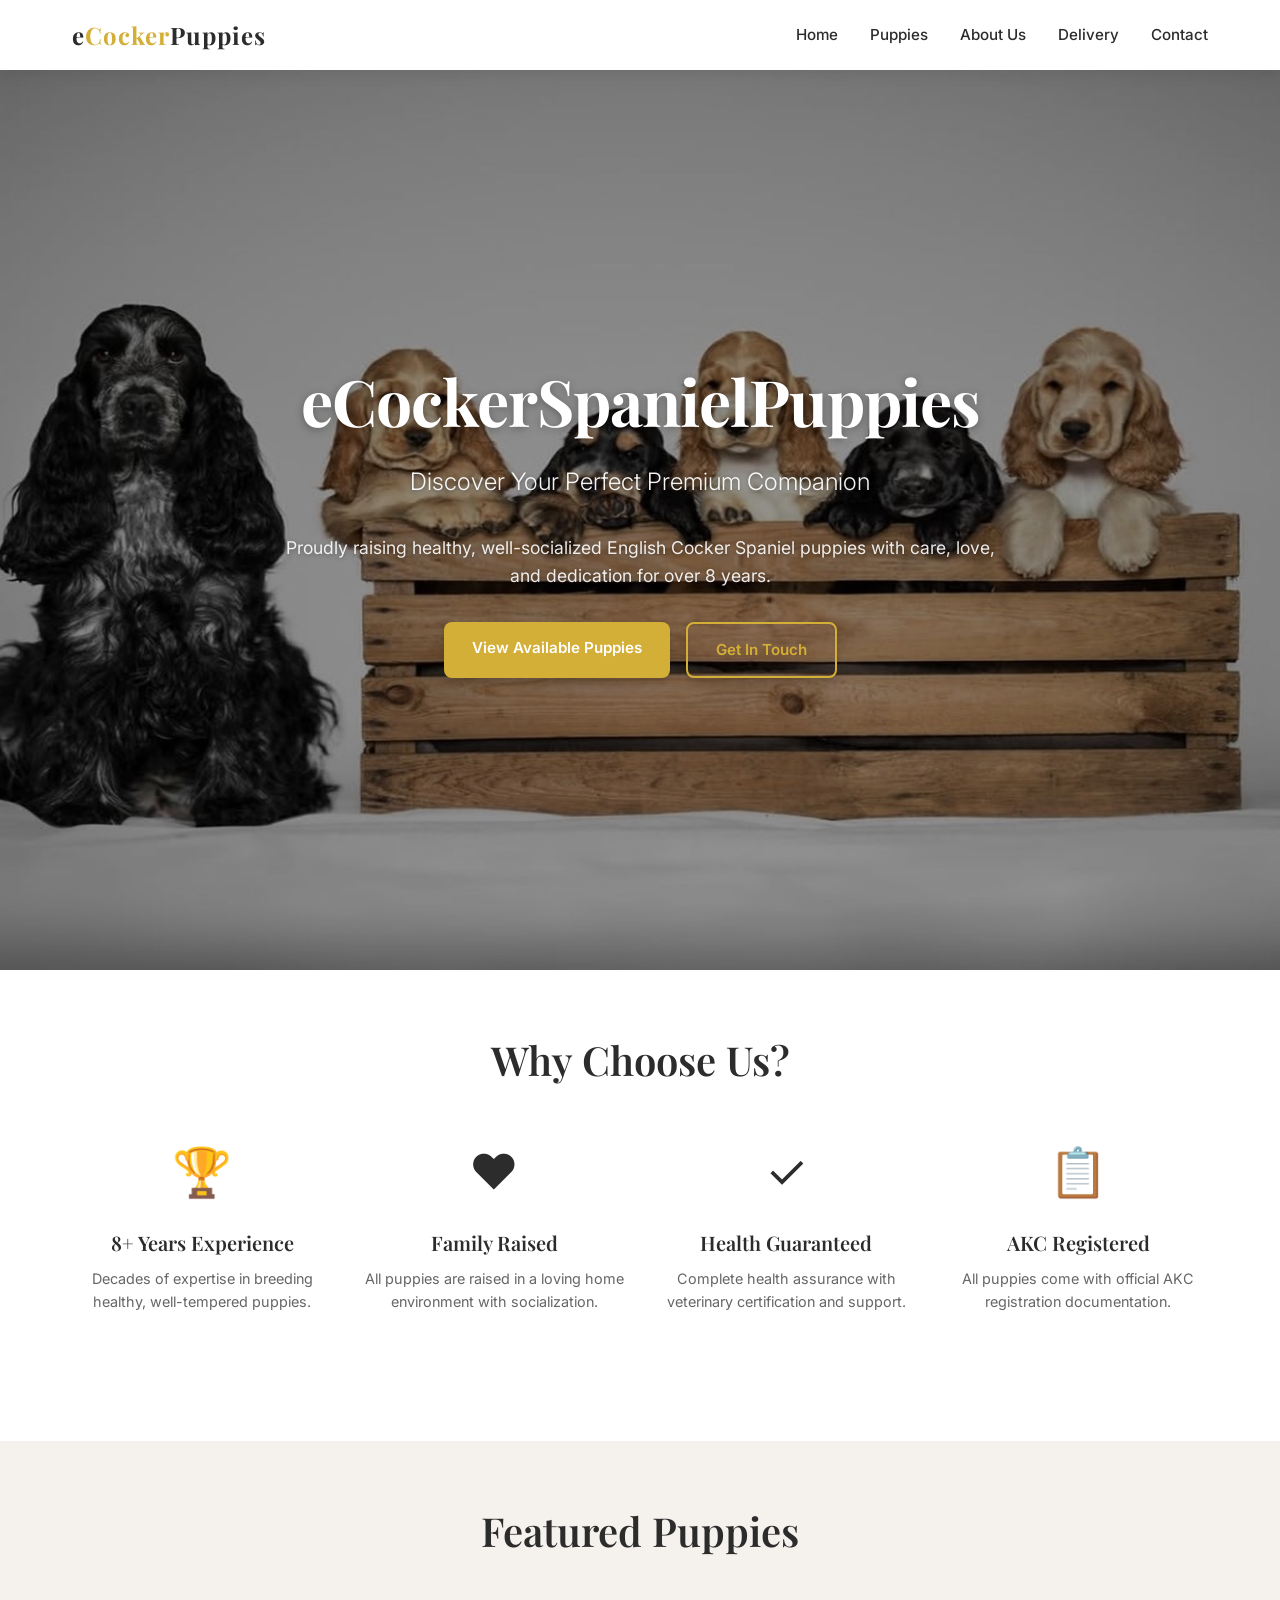
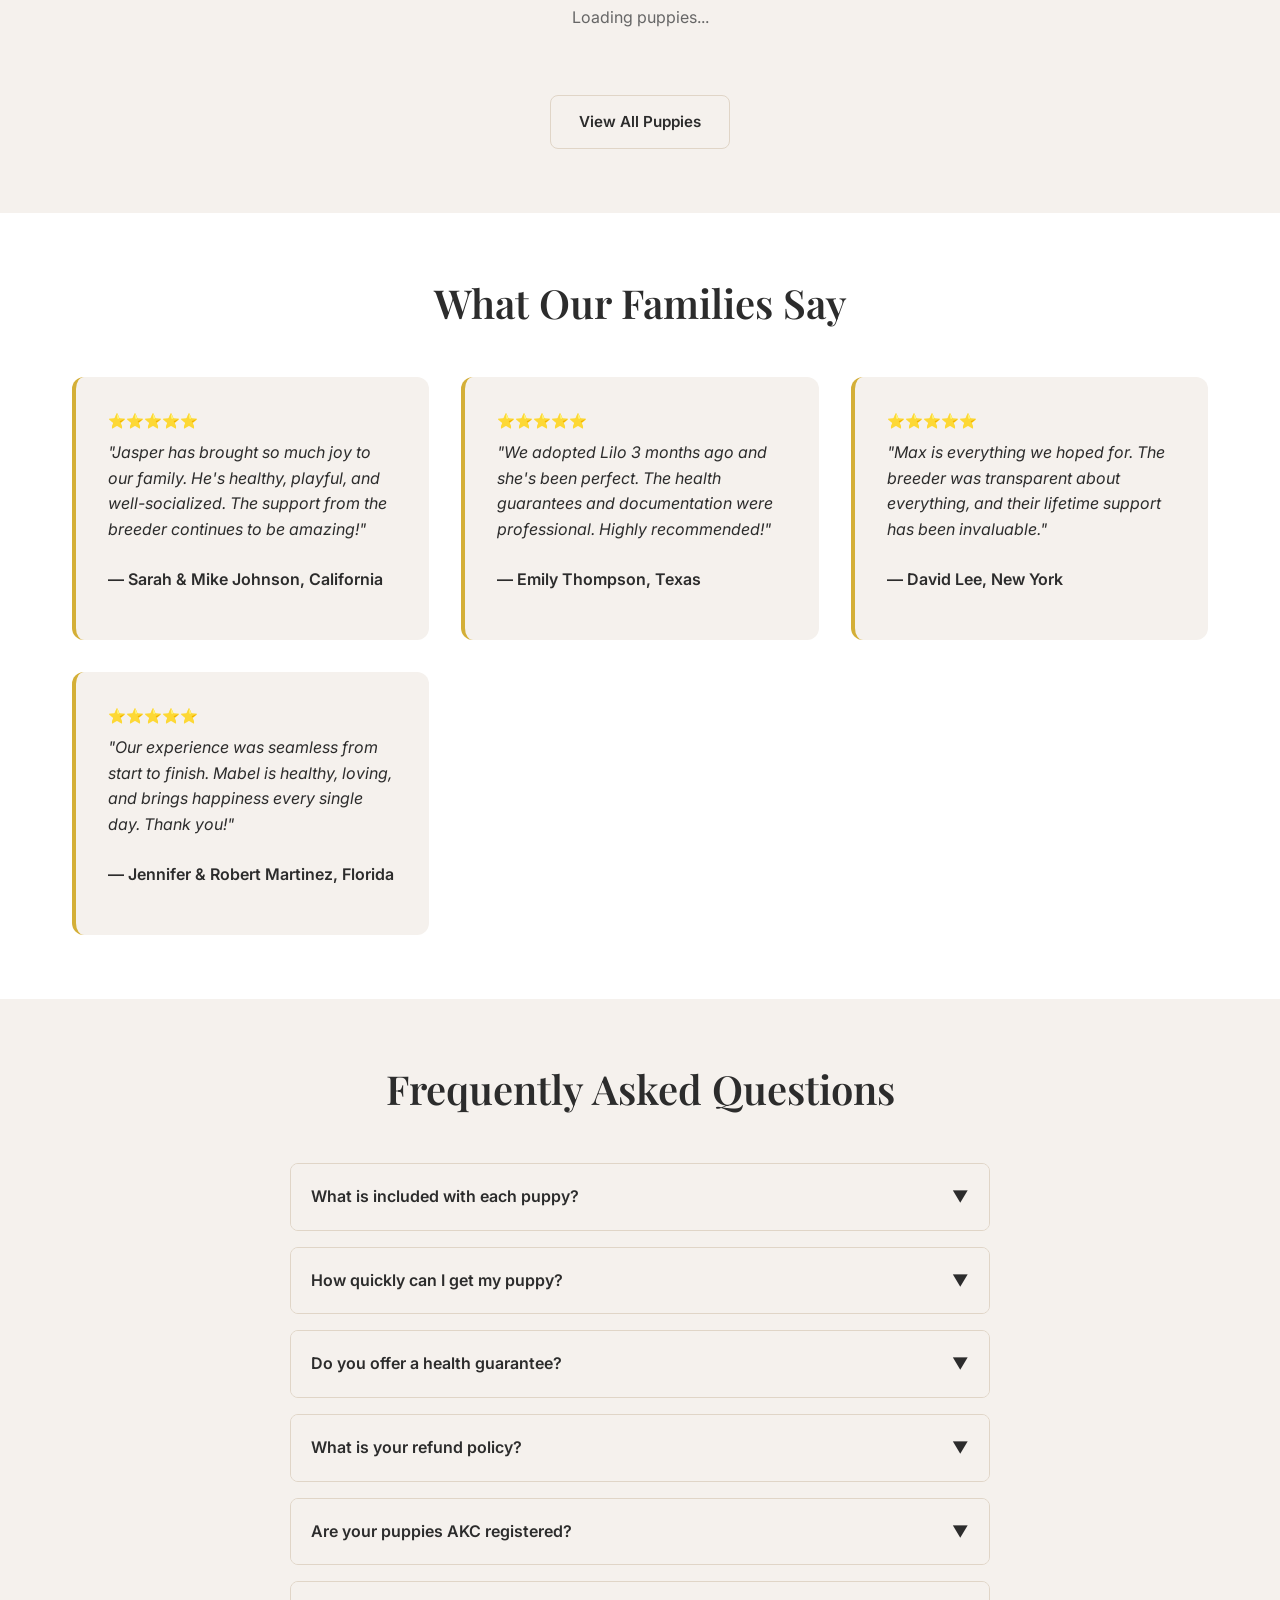
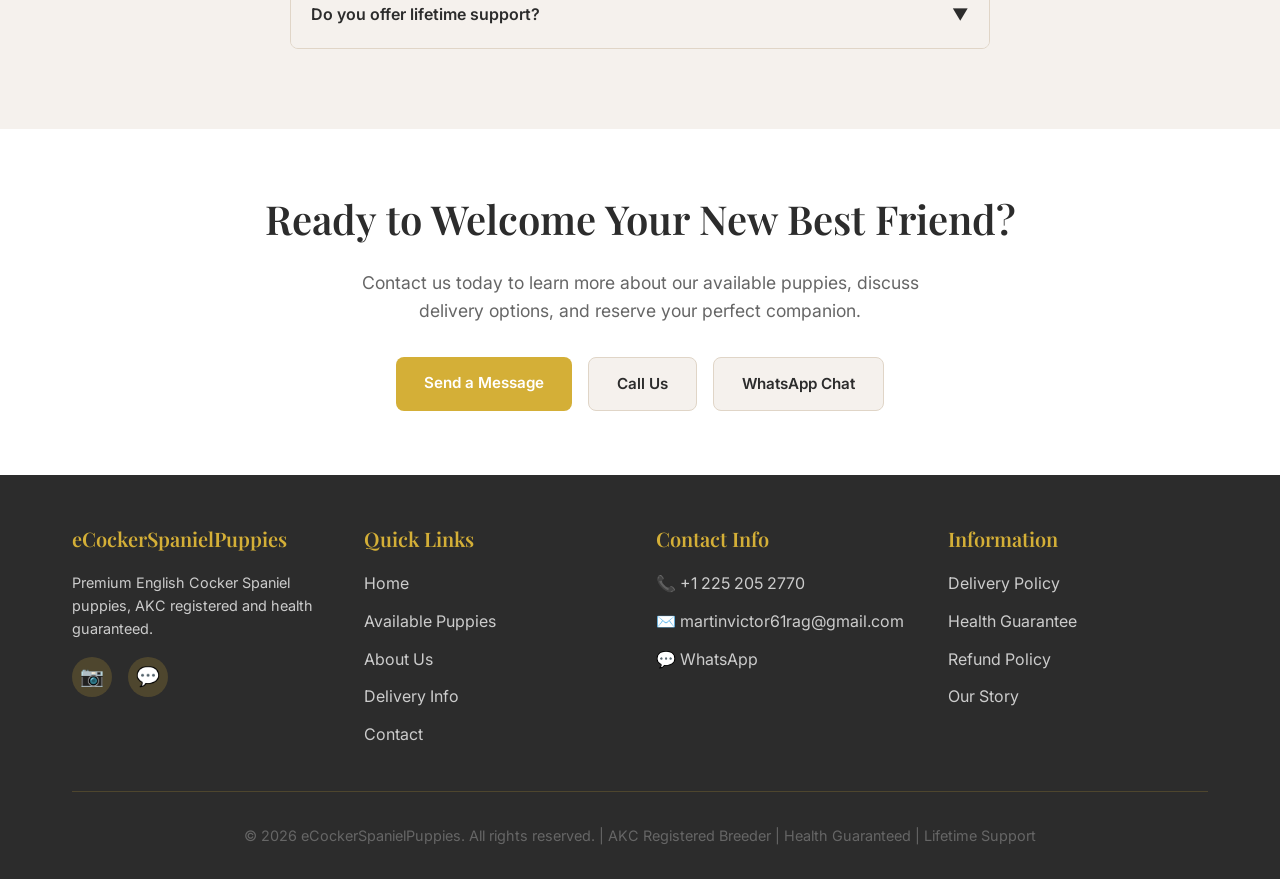
==== index.html @ d593d755 "Add detailed puppy training and features fields to CMS - Add family_raised, potty_trained, crate_tra" ====
<!DOCTYPE html>
<html lang="en">
<head>
  <meta charset="UTF-8">
  <title>Cocker Spaniel Puppies for Sale | AKC Registered | ecockerspanielpuppies.com</title>
  <meta name="description" content="AKC registered Cocker Spaniel puppies. Healthy, vet-checked, family-raised. Available puppies updated weekly.">
  <meta name="viewport" content="width=device-width, initial-scale=1.0">
  
  <!-- Open Graph for Facebook -->
  <meta property="og:title" content="Cocker Spaniel Puppies for Sale">
  <meta property="og:description" content="AKC registered Cocker Spaniel puppies. Healthy, vet-checked, family-raised.">
  <meta property="og:image" content="https://ecockerspanielpuppies.com/assets/uploads/og-image.jpg">
  <meta property="og:url" content="https://ecockerspanielpuppies.com">
  <link rel="stylesheet" href="css/style.css">
  
  <!-- Schema.org Structured Data -->
  <script type="application/ld+json">
  {
    "@context": "https://schema.org",
    "@type": "Organization",
    "name": "eCockerSpanielPuppies",
    "alternateName": "E Cocker Spaniel Puppies",
    "url": "https://www.ecockerspanielpuppies.com",
    "logo": "https://www.ecockerspanielpuppies.com/images/logo.png",
    "description": "Premium English Cocker Spaniel puppies breeder with 8+ years of experience. AKC registered, health guaranteed puppies raised in a family environment.",
    "sameAs": [
      "https://www.facebook.com/ecockerspanielpuppies",
      "https://www.instagram.com/ecockerspanielpuppies"
    ],
    "address": {
      "@type": "PostalAddress",
      "addressCountry": "US"
    }
  }
  </script>
  
  <!-- Local Business Schema -->
  <script type="application/ld+json">
  {
    "@context": "https://schema.org",
    "@type": "LocalBusiness",
    "name": "eCockerSpanielPuppies",
    "image": "https://www.ecockerspanielpuppies.com/images/homepage-1.jpg",
    "description": "Premium English Cocker Spaniel puppies breeder",
    "url": "https://www.ecockerspanielpuppies.com",
    "telephone": "+1-XXX-XXX-XXXX",
    "priceRange": "$$$",
    "serviceArea": "US",
    "areaServed": "United States"
  }
  </script>
  
  <!-- Netlify Identity Widget for Admin Authentication -->
  <script src="https://identity.netlify.com/v1/netlify-identity-widget.js"></script>
  
  <!-- Netlify Identity Redirect for Admin -->
  <script>
    if (window.netlifyIdentity) {
      window.netlifyIdentity.on("init", user => {
        if (!user) {
          window.netlifyIdentity.on("login", () => {
            document.location.href = "/admin/";
          });
        }
      });
    }
  </script>
</head>
<body>

<!-- ============================================================================
  NAVIGATION BAR
  ============================================================================ -->
<nav>
  <div class="nav-container">
    <div class="logo">e<span>Cocker</span>Puppies</div>
    <ul class="nav-links">
      <li><a href="index.html">Home</a></li>
      <li><a href="puppies.html">Puppies</a></li>
      <li><a href="about.html">About Us</a></li>
      <li><a href="delivery.html">Delivery</a></li>
      <li><a href="contact.html">Contact</a></li>
    </ul>
    <div class="hamburger">
      <span></span>
      <span></span>
      <span></span>
    </div>
  </div>
</nav>

<!-- ============================================================================
  MAIN CONTENT
  ============================================================================ -->
<main>

<!-- ============================================================================
  HERO SECTION
  ============================================================================ -->
<section class="hero" style="background-image: url('./images/homepage-1.jpg');">
  <div class="hero-overlay"></div>
  <div class="hero-content">
    <h1>eCockerSpanielPuppies</h1>
    <p class="subtitle">Discover Your Perfect Premium Companion</p>
    <p style="font-size: 1.1rem; margin-bottom: 2rem; color: rgba(255, 255, 255, 0.9); text-shadow: 0 1px 4px rgba(0, 0, 0, 0.3);">
      Proudly raising healthy, well-socialized English Cocker Spaniel puppies with care, love, and dedication for over 8 years.
    </p>
    <div class="hero-buttons">
      <a href="puppies.html" class="btn btn-primary">View Available Puppies</a>
      <a href="contact.html" class="btn btn-outline">Get In Touch</a>
    </div>
  </div>
</section>

<!-- ============================================================================
  HIGHLIGHTS SECTION
  ============================================================================ -->
<section>
  <div class="container">
    <h2 style="text-align: center; margin-bottom: 3rem;">Why Choose Us?</h2>
    <div class="highlights">
      <div class="highlight-item fade-in">
        <div class="highlight-icon">🏆</div>
        <h4>8+ Years Experience</h4>
        <p>Decades of expertise in breeding healthy, well-tempered puppies.</p>
      </div>
      <div class="highlight-item fade-in">
        <div class="highlight-icon">❤️</div>
        <h4>Family Raised</h4>
        <p>All puppies are raised in a loving home environment with socialization.</p>
      </div>
      <div class="highlight-item fade-in">
        <div class="highlight-icon">✓</div>
        <h4>Health Guaranteed</h4>
        <p>Complete health assurance with veterinary certification and support.</p>
      </div>
      <div class="highlight-item fade-in">
        <div class="highlight-icon">📋</div>
        <h4>AKC Registered</h4>
        <p>All puppies come with official AKC registration documentation.</p>
      </div>
    </div>
  </div>
</section>

<!-- ============================================================================
  FEATURED PUPPIES PREVIEW
  ============================================================================ -->
<section style="background-color: var(--primary-beige);">
  <div class="container">
    <h2 style="text-align: center; margin-bottom: 3rem;">Featured Puppies</h2>
    <div class="grid grid-3" id="puppies-grid">
      <!-- Puppies loaded dynamically from /data/puppies.json -->
      <p style="text-align: center; grid-column: 1 / -1;">Loading puppies...</p>
    </div>
    <div style="text-align: center; margin-top: 3rem;">
      <a href="puppies.html" class="btn btn-secondary">View All Puppies</a>
    </div>
  </div>
</section>

<!-- ============================================================================
  TESTIMONIALS SECTION
  ============================================================================ -->
<section>
  <div class="container">
    <h2 style="text-align: center; margin-bottom: 3rem;">What Our Families Say</h2>
    <div class="grid grid-2">
      <div class="testimonial-card slide-in">
        <div class="stars">⭐⭐⭐⭐⭐</div>
        <p class="testimonial-text">"Jasper has brought so much joy to our family. He's healthy, playful, and well-socialized. The support from the breeder continues to be amazing!"</p>
        <p class="testimonial-author">— Sarah & Mike Johnson, California</p>
      </div>

      <div class="testimonial-card slide-in">
        <div class="stars">⭐⭐⭐⭐⭐</div>
        <p class="testimonial-text">"We adopted Lilo 3 months ago and she's been perfect. The health guarantees and documentation were professional. Highly recommended!"</p>
        <p class="testimonial-author">— Emily Thompson, Texas</p>
      </div>

      <div class="testimonial-card slide-in">
        <div class="stars">⭐⭐⭐⭐⭐</div>
        <p class="testimonial-text">"Max is everything we hoped for. The breeder was transparent about everything, and their lifetime support has been invaluable."</p>
        <p class="testimonial-author">— David Lee, New York</p>
      </div>

      <div class="testimonial-card slide-in">
        <div class="stars">⭐⭐⭐⭐⭐</div>
        <p class="testimonial-text">"Our experience was seamless from start to finish. Mabel is healthy, loving, and brings happiness every single day. Thank you!"</p>
        <p class="testimonial-author">— Jennifer & Robert Martinez, Florida</p>
      </div>
    </div>
  </div>
</section>

<!-- ============================================================================
  FAQ SECTION
  ============================================================================ -->
<section style="background-color: var(--primary-beige);">
  <div class="container">
    <h2 style="text-align: center; margin-bottom: 3rem;">Frequently Asked Questions</h2>
    
    <div style="max-width: 700px; margin: 0 auto;">
      <div class="accordion">
        <div class="accordion-header">
          What is included with each puppy?
          <span class="icon">▼</span>
        </div>
        <div class="accordion-body">
          <div class="accordion-content">
            Each puppy includes AKC registration papers, health certifications, a health guarantee, microchipping, and initial vaccinations. You'll also receive lifetime support and our puppy practice program guide.
          </div>
        </div>
      </div>

      <div class="accordion">
        <div class="accordion-header">
          How quickly can I get my puppy?
          <span class="icon">▼</span>
        </div>
        <div class="accordion-body">
          <div class="accordion-content">
            Puppies can be delivered within 2-8 hours domestically across the USA, and within 48 hours internationally with proper arrangements. Express delivery options are available.
          </div>
        </div>
      </div>

      <div class="accordion">
        <div class="accordion-header">
          Do you offer a health guarantee?
          <span class="icon">▼</span>
        </div>
        <div class="accordion-body">
          <div class="accordion-content">
            Yes! We offer a comprehensive health guarantee covering genetic conditions for the first 2 years. If any health issues arise, we provide full support and refund or replacement options.
          </div>
        </div>
      </div>

      <div class="accordion">
        <div class="accordion-header">
          What is your refund policy?
          <span class="icon">▼</span>
        </div>
        <div class="accordion-body">
          <div class="accordion-content">
            Full refunds are available within 30 days if you're not satisfied. The $300 documentation fee is non-refundable. Refunds are processed within 5-10 business days. See our Delivery page for complete terms.
          </div>
        </div>
      </div>

      <div class="accordion">
        <div class="accordion-header">
          Are your puppies AKC registered?
          <span class="icon">▼</span>
        </div>
        <div class="accordion-body">
          <div class="accordion-content">
            Yes, all our puppies are purebred English Cocker Spaniels with full AKC registration. Documentation is provided upon delivery.
          </div>
        </div>
      </div>

      <div class="accordion">
        <div class="accordion-header">
          Do you offer lifetime support?
          <span class="icon">▼</span>
        </div>
        <div class="accordion-body">
          <div class="accordion-content">
            Absolutely! We provide lifetime support including health advice, training tips, behavior guidance, and access to our private community. We're here for you and your puppy every step of the way.
          </div>
        </div>
      </div>
    </div>
  </div>
</section>

<!-- ============================================================================
  CTA SECTION
  ============================================================================ -->
<section>
  <div class="container" style="text-align: center;">
    <h2>Ready to Welcome Your New Best Friend?</h2>
    <p style="font-size: 1.1rem; margin-bottom: 2rem; max-width: 600px; margin-left: auto; margin-right: auto;">
      Contact us today to learn more about our available puppies, discuss delivery options, and reserve your perfect companion.
    </p>
    <div style="display: flex; gap: 1rem; justify-content: center; flex-wrap: wrap;">
      <a href="contact.html" class="btn btn-primary">Send a Message</a>
      <a href="tel:+12252052770" class="btn btn-secondary">Call Us</a>
      <a href="https://wa.me/12252052770" class="btn btn-secondary" target="_blank">WhatsApp Chat</a>
    </div>
  </div>
</section>

</main>

<!-- ============================================================================
  FOOTER
  ============================================================================ -->
<footer>
  <div class="container">
    <div class="footer-content">
      <div class="footer-section">
        <h4>eCockerSpanielPuppies</h4>
        <p style="font-size: 0.9rem; color: #ccc; margin-bottom: 1rem;">
          Premium English Cocker Spaniel puppies, AKC registered and health guaranteed.
        </p>
        <div class="social-icons">
          <a href="https://www.instagram.com/ecockerSpanielpuppies" class="social-icon" target="_blank" title="Instagram">📷</a>
          <a href="https://wa.me/12252052770" class="social-icon" target="_blank" title="WhatsApp">💬</a>
        </div>
      </div>

      <div class="footer-section">
        <h4>Quick Links</h4>
        <ul class="footer-links">
          <li><a href="index.html">Home</a></li>
          <li><a href="puppies.html">Available Puppies</a></li>
          <li><a href="about.html">About Us</a></li>
          <li><a href="delivery.html">Delivery Info</a></li>
          <li><a href="contact.html">Contact</a></li>
        </ul>
      </div>

      <div class="footer-section">
        <h4>Contact Info</h4>
        <ul class="footer-links">
          <li>
            <a href="tel:+12252052770">📞 +1 225 205 2770</a>
          </li>
          <li>
            <a href="mailto:martinvictor61rag@gmail.com">✉️ martinvictor61rag@gmail.com</a>
          </li>
          <li>
            <a href="https://wa.me/12252052770" target="_blank">💬 WhatsApp</a>
          </li>
        </ul>
      </div>

      <div class="footer-section">
        <h4>Information</h4>
        <ul class="footer-links">
          <li><a href="delivery.html">Delivery Policy</a></li>
          <li><a href="delivery.html">Health Guarantee</a></li>
          <li><a href="delivery.html">Refund Policy</a></li>
          <li><a href="about.html">Our Story</a></li>
        </ul>
      </div>
    </div>

    <div class="footer-bottom">
      <p>&copy; 2026 eCockerSpanielPuppies. All rights reserved. | AKC Registered Breeder | Health Guaranteed | Lifetime Support</p>
    </div>
  </div>
</footer>

<!-- ============================================================================
  LIGHTBOX
  ============================================================================ -->
<div id="lightbox" class="lightbox">
  <button class="lightbox-close">✕</button>
  <div class="lightbox-content">
    <img id="lightbox-image" src="" alt="Puppy Image" class="lightbox-image">
    <div class="lightbox-nav">
      <button class="lightbox-prev">❮</button>
      <button class="lightbox-next">❯</button>
    </div>
  </div>
</div>

<script src="js/script.js"></script>

<!-- Load Puppies from GitHub API -->
<script>
async function loadPuppies() {
  const res = await fetch('https://api.github.com/repos/gmeme5657-wq/ecockerspanielpuppies/contents/data/puppies');
  const files = await res.json();
  const container = document.getElementById('puppies-grid');
  container.innerHTML = '';
  
  if (!Array.isArray(files)) {
    container.innerHTML = '<p style="text-align: center; grid-column: 1 / -1;">No puppies available at the moment.</p>';
    return;
  }
  
  const puppiesData = [];
  
  for (let file of files) {
    if (file.name.endsWith('.json') && file.name !== '.gitkeep') {
      try {
        const puppyData = await fetch(file.download_url).then(r => r.json());
        if (puppyData.status === 'Available' || puppyData.status === 'Reserved') {
          puppiesData.push(puppyData);
        }
      } catch (e) {
        console.error('Error loading puppy:', file.name, e);
      }
    }
  }
  
  // Sort by date newest first
  puppiesData.sort((a, b) => new Date(b.date) - new Date(a.date));
  
  if (puppiesData.length === 0) {
    container.innerHTML = '<p style="text-align: center; grid-column: 1 / -1;">No puppies available at the moment.</p>';
    return;
  }
  
  for (let puppy of puppiesData) {
    container.innerHTML += `
      <div class="puppy-card">
        <img src="${puppy.photo}" alt="${puppy.name}" style="width: 100%; height: 250px; object-fit: cover; border-radius: 8px 8px 0 0;">
        <div style="padding: 1rem;">
          <h3 style="margin: 0.5rem 0;">${puppy.name} - $${puppy.price}</h3>
          <p style="margin: 0.25rem 0; font-size: 0.9rem;">${puppy.age} | ${puppy.gender} | <span style="color: ${puppy.status === 'Available' ? '#27ae60' : '#e74c3c'}; font-weight: bold;">${puppy.status}</span></p>
          <p style="margin: 0.5rem 0; font-size: 0.9rem; color: #666;">${puppy.description}</p>
          <div style="margin-top: 0.75rem; padding-top: 0.75rem; border-top: 1px solid #e0e0e0; font-size: 0.85rem;">
            ${puppy.family_raised ? '✓ Family Raised' : ''} 
            ${puppy.potty_trained ? '✓ Potty Trained' : ''} 
            ${puppy.crate_trained ? '✓ Crate Trained' : ''} 
            ${puppy.health_insurance ? '✓ Health Insurance' : ''}
          </div>
        </div>
      </div>
    `;
  }
}

loadPuppies();
</script>
</body>
</html>
---- css/style.css ----
@import url('https://fonts.googleapis.com/css2?family=Playfair+Display:wght@400;500;600;700&family=Inter:wght@300;400;500;600;700&display=swap');

:root {
  --primary-beige: #f5f1ed;
  --primary-gold: #d4af37;
  --text-dark: #2c2c2c;
  --text-light: #666;
  --white: #ffffff;
  --shadow-soft: 0 4px 15px rgba(0, 0, 0, 0.08);
  --shadow-medium: 0 8px 30px rgba(0, 0, 0, 0.12);
}

* {
  margin: 0;
  padding: 0;
  box-sizing: border-box;
}

html {
  scroll-behavior: smooth;
}

body {
  font-family: 'Inter', sans-serif;
  color: var(--text-dark);
  background-color: var(--white);
  line-height: 1.6;
  overflow-x: hidden;
}

/* =============== TYPOGRAPHY =============== */
h1, h2, h3, h4, h5, h6 {
  font-family: 'Playfair Display', serif;
  font-weight: 600;
}

h1 {
  font-size: 3.5rem;
  font-weight: 700;
  line-height: 1.2;
  letter-spacing: -1px;
}

h2 {
  font-size: 2.5rem;
  font-weight: 600;
  line-height: 1.3;
  margin-bottom: 1.5rem;
}

h3 {
  font-size: 1.75rem;
  font-weight: 600;
  line-height: 1.3;
  margin-bottom: 1rem;
}

h4 {
  font-size: 1.25rem;
  font-weight: 600;
}

p {
  color: var(--text-light);
  margin-bottom: 1rem;
}

a {
  color: var(--primary-gold);
  text-decoration: none;
  transition: color 0.3s ease;
}

a:hover {
  color: #c9a02d;
}

/* =============== LAYOUT =============== */
.container {
  max-width: 1200px;
  margin: 0 auto;
  padding: 0 2rem;
}

section {
  padding: 4rem 0;
}

section.hero {
  padding: 8rem 0;
}

/* =============== NAVBAR =============== */
nav {
  position: sticky;
  top: 0;
  background-color: rgba(255, 255, 255, 0.98);
  backdrop-filter: blur(10px);
  z-index: 1000;
  box-shadow: var(--shadow-soft);
  transition: all 0.3s ease;
}

.nav-container {
  display: flex;
  justify-content: space-between;
  align-items: center;
  padding: 1rem 2rem;
  max-width: 1200px;
  margin: 0 auto;
}

.logo {
  font-family: 'Playfair Display', serif;
  font-size: 1.5rem;
  font-weight: 700;
  color: var(--text-dark);
  letter-spacing: 1px;
}

.logo span {
  color: var(--primary-gold);
}

.nav-links {
  display: flex;
  gap: 2rem;
  list-style: none;
}

.nav-links a {
  color: var(--text-dark);
  font-weight: 500;
  font-size: 0.95rem;
  transition: color 0.3s ease;
  position: relative;
}

.nav-links a::after {
  content: '';
  position: absolute;
  width: 0;
  height: 2px;
  bottom: -5px;
  left: 0;
  background-color: var(--primary-gold);
  transition: width 0.3s ease;
}

.nav-links a:hover::after {
  width: 100%;
}

.hamburger {
  display: none;
  flex-direction: column;
  cursor: pointer;
  gap: 6px;
}

.hamburger span {
  width: 25px;
  height: 3px;
  background-color: var(--text-dark);
  border-radius: 2px;
  transition: all 0.3s ease;
}

/* =============== BUTTONS =============== */
.btn {
  padding: 0.875rem 1.75rem;
  border: none;
  border-radius: 8px;
  font-family: 'Inter', sans-serif;
  font-weight: 600;
  font-size: 0.95rem;
  cursor: pointer;
  transition: all 0.3s ease;
  display: inline-block;
  text-align: center;
}

.btn-primary {
  background-color: var(--primary-gold);
  color: var(--white);
}

.btn-primary:hover {
  background-color: #c9a02d;
  transform: translateY(-2px);
  box-shadow: var(--shadow-medium);
}

.btn-secondary {
  background-color: var(--primary-beige);
  color: var(--text-dark);
  border: 1px solid #e0d5c7;
}

.btn-secondary:hover {
  background-color: #e8dfd9;
  transform: translateY(-2px);
}

.btn-outline {
  background-color: transparent;
  color: var(--primary-gold);
  border: 2px solid var(--primary-gold);
}

.btn-outline:hover {
  background-color: var(--primary-gold);
  color: var(--white);
}

/* =============== HERO SECTION =============== */

/* Main hero section for homepage */
.hero {
  background-image: url('./images/homepage-1.jpg');
  background-size: cover;
  background-position: center;
  background-repeat: no-repeat;
  display: flex;
  align-items: center;
  justify-content: center;
  height: 100vh;
  min-height: 100vh;
  text-align: center;
  position: relative;
  overflow: hidden;
}

/* Reusable hero section class for other pages */
.hero-section {
  background-image: url('./images/homepage-1.jpg');
  background-size: cover;
  background-position: center;
  background-attachment: scroll;
  background-repeat: no-repeat;
  display: flex;
  align-items: center;
  justify-content: center;
  height: 70vh;
  min-height: 70vh;
  text-align: center;
  position: relative;
  overflow: hidden;
}

.hero-overlay {
  position: absolute;
  top: 0;
  left: 0;
  width: 100%;
  height: 100%;
  background-color: rgba(0, 0, 0, 0.4);
  z-index: 1;
}

.hero::before {
  content: '';
  position: absolute;
  width: 500px;
  height: 500px;
  background: radial-gradient(circle, rgba(212, 175, 55, 0.1) 0%, transparent 70%);
  border-radius: 50%;
  top: -100px;
  right: -100px;
  animation: float 6s ease-in-out infinite;
  display: none;
}

.hero::after {
  content: '';
  position: absolute;
  width: 400px;
  height: 400px;
  background: radial-gradient(circle, rgba(212, 175, 55, 0.08) 0%, transparent 70%);
  border-radius: 50%;
  bottom: -50px;
  left: -50px;
  animation: float 8s ease-in-out infinite reverse;
  display: none;
}

.hero-content {
  position: relative;
  z-index: 2;
  max-width: 800px;
  color: white;
  padding: 0 2rem;
}

.hero h1 {
  font-size: 4rem;
  margin-bottom: 1.5rem;
  color: white;
  text-shadow: 0 2px 8px rgba(0, 0, 0, 0.3);
}

/* Mobile responsive adjustments for hero section */
@media (max-width: 768px) {
  .hero {
    height: 70vh;
    min-height: 70vh;
    background-attachment: scroll;
  }

  .hero h1 {
    font-size: 2.5rem;
    margin-bottom: 1rem;
  }

  .hero .subtitle {
    font-size: 1.2rem;
    margin-bottom: 1.5rem;
  }

  .hero-content > p {
    font-size: 0.95rem !important;
    margin-bottom: 1.5rem !important;
  }

  .hero-buttons {
    gap: 0.75rem;
  }

  .hero .btn {
    padding: 0.75rem 1.5rem;
    font-size: 0.9rem;
  }

  .hero-content {
    padding: 0 1.5rem;
  }
}

@media (max-width: 480px) {
  .hero {
    height: 60vh;
    min-height: 60vh;
    background-attachment: scroll;
  }

  .hero h1 {
    font-size: 1.75rem;
    margin-bottom: 0.75rem;
  }

  .hero .subtitle {
    font-size: 1rem;
    margin-bottom: 1rem;
  }

  .hero-content > p {
    font-size: 0.85rem !important;
    margin-bottom: 1rem !important;
  }

  .hero-buttons {
    gap: 0.5rem;
    flex-direction: column;
  }

  .hero .btn {
    padding: 0.65rem 1.2rem;
    font-size: 0.85rem;
    width: 100%;
  }

  .hero-content {
    padding: 0 1rem;
  }
}

.hero-section h1 {
  font-size: 3.5rem;
  margin-bottom: 1rem;
  color: white;
  text-shadow: 0 2px 8px rgba(0, 0, 0, 0.3);
}

.hero .subtitle {
  font-size: 1.5rem;
  color: rgba(255, 255, 255, 0.95);
  margin-bottom: 2rem;
  font-weight: 300;
  text-shadow: 0 1px 4px rgba(0, 0, 0, 0.3);
}

.hero-section .subtitle {
  font-size: 1.3rem;
  color: rgba(255, 255, 255, 0.95);
  margin-bottom: 1.5rem;
  font-weight: 300;
  text-shadow: 0 1px 4px rgba(0, 0, 0, 0.3);
}

.hero-buttons {
  display: flex;
  gap: 1rem;
  justify-content: center;
  flex-wrap: wrap;
}

.hero .btn {
  box-shadow: 0 4px 12px rgba(0, 0, 0, 0.2);
}

.hero .btn:hover {
  box-shadow: 0 6px 16px rgba(0, 0, 0, 0.3);
}

.hero-section .btn {
  box-shadow: 0 4px 12px rgba(0, 0, 0, 0.2);
}

.hero-section .btn:hover {
  box-shadow: 0 6px 16px rgba(0, 0, 0, 0.3);
}

/* =============== CARDS =============== */
.card {
  background-color: var(--white);
  border-radius: 12px;
  overflow: hidden;
  box-shadow: var(--shadow-soft);
  transition: all 0.3s ease;
}

.card:hover {
  transform: translateY(-5px);
  box-shadow: var(--shadow-medium);
}

.card-image {
  width: 100%;
  height: 300px;
  object-fit: cover;
  transition: transform 0.3s ease;
}

.card:hover .card-image {
  transform: scale(1.05);
}

.card-body {
  padding: 1.5rem;
}

.card-title {
  font-size: 1.25rem;
  margin-bottom: 0.5rem;
  color: var(--text-dark);
}

.card-text {
  font-size: 0.9rem;
  color: var(--text-light);
  margin-bottom: 1rem;
}

/* =============== GRID =============== */
.grid {
  display: grid;
  gap: 2rem;
}

.grid-2 {
  grid-template-columns: repeat(auto-fit, minmax(300px, 1fr));
}

.grid-3 {
  grid-template-columns: repeat(auto-fit, minmax(280px, 1fr));
}

.grid-4 {
  grid-template-columns: repeat(auto-fit, minmax(250px, 1fr));
}

/* =============== HIGHLIGHTS =============== */
.highlights {
  display: grid;
  grid-template-columns: repeat(auto-fit, minmax(200px, 1fr));
  gap: 2rem;
  margin: 3rem 0;
}

.highlight-item {
  text-align: center;
}

.highlight-icon {
  font-size: 3rem;
  margin-bottom: 1rem;
}

.highlight-item h4 {
  margin-bottom: 0.5rem;
  color: var(--text-dark);
}

.highlight-item p {
  font-size: 0.9rem;
  color: var(--text-light);
}

/* =============== TESTIMONIALS =============== */
.testimonial-card {
  background-color: var(--primary-beige);
  padding: 2rem;
  border-radius: 12px;
  border-left: 4px solid var(--primary-gold);
}

.testimonial-text {
  font-size: 1rem;
  font-style: italic;
  margin-bottom: 1.5rem;
  color: var(--text-dark);
}

.testimonial-author {
  font-weight: 600;
  color: var(--text-dark);
}

.stars {
  color: var(--primary-gold);
  font-size: 0.9rem;
  margin-bottom: 0.5rem;
}

/* =============== PUPPY CARDS =============== */
.puppy-card {
  background-color: var(--white);
  border-radius: 12px;
  overflow: hidden;
  box-shadow: var(--shadow-soft);
  transition: all 0.3s ease;
}

.puppy-card:hover {
  transform: translateY(-8px);
  box-shadow: var(--shadow-medium);
}

.puppy-image-container {
  position: relative;
  width: 100%;
  height: 300px;
  background-color: var(--primary-beige);
  overflow: hidden;
}

.puppy-image {
  width: 100%;
  height: 100%;
  object-fit: cover;
  transition: transform 0.3s ease;
}

.puppy-card:hover .puppy-image {
  transform: scale(1.08);
}

.image-nav {
  position: absolute;
  bottom: 10px;
  left: 50%;
  transform: translateX(-50%);
  display: flex;
  gap: 0.5rem;
  z-index: 10;
}

.image-dot {
  width: 8px;
  height: 8px;
  border-radius: 50%;
  background-color: rgba(255, 255, 255, 0.5);
  cursor: pointer;
  transition: all 0.3s ease;
}

.image-dot.active {
  background-color: var(--primary-gold);
  width: 20px;
  border-radius: 4px;
}

.gallery-nav {
  position: absolute;
  top: 50%;
  width: 100%;
  display: flex;
  justify-content: space-between;
  padding: 0 10px;
  transform: translateY(-50%);
  opacity: 0;
  transition: opacity 0.3s ease;
}

.puppy-image-container:hover .gallery-nav {
  opacity: 1;
}

.gallery-btn {
  background-color: rgba(212, 175, 55, 0.9);
  color: white;
  border: none;
  width: 35px;
  height: 35px;
  border-radius: 50%;
  cursor: pointer;
  display: flex;
  align-items: center;
  justify-content: center;
  font-size: 1.2rem;
  transition: all 0.3s ease;
}

.gallery-btn:hover {
  background-color: var(--primary-gold);
  transform: scale(1.1);
}

.puppy-info {
  padding: 1.5rem;
}

.puppy-header {
  display: flex;
  justify-content: space-between;
  align-items: center;
  margin-bottom: 1rem;
}

.puppy-name {
  font-size: 1.5rem;
  font-family: 'Playfair Display', serif;
  font-weight: 600;
  color: var(--text-dark);
}

.puppy-price {
  font-size: 1.5rem;
  font-weight: 700;
  color: var(--primary-gold);
}

.puppy-details {
  display: grid;
  grid-template-columns: 1fr 1fr;
  gap: 0.75rem;
  margin-bottom: 1rem;
  font-size: 0.9rem;
}

.puppy-detail {
  color: var(--text-light);
}

.puppy-detail strong {
  color: var(--text-dark);
}

.puppy-tags {
  display: flex;
  flex-wrap: wrap;
  gap: 0.5rem;
  margin-bottom: 1.5rem;
}

.tag {
  background-color: var(--primary-beige);
  color: var(--text-dark);
  padding: 0.35rem 0.75rem;
  border-radius: 20px;
  font-size: 0.75rem;
  font-weight: 500;
}

.tag.premium {
  background-color: rgba(212, 175, 55, 0.15);
  color: var(--primary-gold);
}

/* =============== LIGHTBOX =============== */
.lightbox {
  display: none;
  position: fixed;
  top: 0;
  left: 0;
  width: 100%;
  height: 100%;
  background-color: rgba(0, 0, 0, 0.9);
  z-index: 2000;
  align-items: center;
  justify-content: center;
}

.lightbox.active {
  display: flex;
}

.lightbox-content {
  position: relative;
  max-width: 90%;
  max-height: 90%;
}

.lightbox-image {
  width: 100%;
  height: auto;
  max-height: 80vh;
  object-fit: contain;
}

.lightbox-close {
  position: absolute;
  top: -40px;
  right: 0;
  background: none;
  border: none;
  color: white;
  font-size: 2rem;
  cursor: pointer;
  transition: transform 0.3s ease;
}

.lightbox-close:hover {
  transform: scale(1.2);
}

.lightbox-nav {
  position: absolute;
  top: 50%;
  width: 100%;
  display: flex;
  justify-content: space-between;
  padding: 0 20px;
  transform: translateY(-50%);
}

.lightbox-prev, .lightbox-next {
  background-color: rgba(212, 175, 55, 0.9);
  color: white;
  border: none;
  width: 50px;
  height: 50px;
  border-radius: 50%;
  cursor: pointer;
  font-size: 1.5rem;
  transition: all 0.3s ease;
}

.lightbox-prev:hover, .lightbox-next:hover {
  background-color: var(--primary-gold);
  transform: scale(1.1);
}

/* =============== FORMS =============== */
.form-group {
  margin-bottom: 1.5rem;
}

label {
  display: block;
  margin-bottom: 0.5rem;
  font-weight: 500;
  color: var(--text-dark);
}

input, textarea, select {
  width: 100%;
  padding: 0.875rem;
  border: 1px solid #e0d5c7;
  border-radius: 8px;
  font-family: 'Inter', sans-serif;
  font-size: 0.95rem;
  transition: all 0.3s ease;
  background-color: var(--white);
}

input:focus, textarea:focus, select:focus {
  outline: none;
  border-color: var(--primary-gold);
  box-shadow: 0 0 0 3px rgba(212, 175, 55, 0.1);
}

textarea {
  resize: vertical;
  min-height: 120px;
}

/* =============== ACCORDION =============== */
.accordion {
  border: 1px solid #e0d5c7;
  border-radius: 8px;
  overflow: hidden;
  margin-bottom: 1rem;
}

.accordion-header {
  background-color: var(--primary-beige);
  padding: 1.25rem;
  cursor: pointer;
  display: flex;
  justify-content: space-between;
  align-items: center;
  font-weight: 600;
  color: var(--text-dark);
  transition: all 0.3s ease;
}

.accordion-header:hover {
  background-color: #e8ddf0;
}

.accordion-header .icon {
  transition: transform 0.3s ease;
}

.accordion-header.active .icon {
  transform: rotate(180deg);
}

.accordion-body {
  max-height: 0;
  overflow: hidden;
  transition: max-height 0.3s ease;
}

.accordion-body.active {
  max-height: 500px;
}

.accordion-content {
  padding: 1.25rem;
  background-color: var(--white);
  color: var(--text-light);
}

/* =============== FOOTER =============== */
footer {
  background-color: var(--text-dark);
  color: var(--white);
  padding: 3rem 0 1rem;
}

.footer-content {
  display: grid;
  grid-template-columns: repeat(auto-fit, minmax(250px, 1fr));
  gap: 2rem;
  margin-bottom: 2rem;
}

.footer-section h4 {
  color: var(--primary-gold);
  margin-bottom: 1rem;
}

.footer-links {
  list-style: none;
}

.footer-links li {
  margin-bottom: 0.75rem;
}

.footer-links a {
  color: #ccc;
  transition: color 0.3s ease;
}

.footer-links a:hover {
  color: var(--primary-gold);
}

.social-icons {
  display: flex;
  gap: 1rem;
  margin-top: 1rem;
}

.social-icon {
  width: 40px;
  height: 40px;
  background-color: rgba(212, 175, 55, 0.2);
  border-radius: 50%;
  display: flex;
  align-items: center;
  justify-content: center;
  color: var(--primary-gold);
  text-decoration: none;
  transition: all 0.3s ease;
  font-size: 1.2rem;
}

.social-icon:hover {
  background-color: var(--primary-gold);
  color: var(--white);
  transform: translateY(-3px);
}

.footer-bottom {
  text-align: center;
  padding-top: 2rem;
  border-top: 1px solid rgba(212, 175, 55, 0.2);
  color: #999;
  font-size: 0.9rem;
}

/* =============== ANIMATIONS =============== */
@keyframes float {
  0%, 100% {
    transform: translateY(0px);
  }
  50% {
    transform: translateY(30px);
  }
}

@keyframes slideIn {
  from {
    opacity: 0;
    transform: translateY(20px);
  }
  to {
    opacity: 1;
    transform: translateY(0);
  }
}

@keyframes fadeIn {
  from {
    opacity: 0;
  }
  to {
    opacity: 1;
  }
}

.fade-in {
  animation: fadeIn 0.6s ease-in-out;
}

.slide-in {
  animation: slideIn 0.6s ease-in-out;
}

/* =============== NOTIFICATIONS & ALERTS =============== */
.notification {
  padding: 1rem 1.5rem;
  margin-bottom: 1.5rem;
  border-radius: 8px;
  font-weight: 500;
  animation: slideIn 0.4s ease-in-out;
  display: flex;
  align-items: center;
  gap: 0.75rem;
  box-shadow: var(--shadow-soft);
}

.notification.success {
  background-color: #d4edda;
  color: #155724;
  border-left: 4px solid #28a745;
}

.notification.error {
  background-color: #f8d7da;
  color: #721c24;
  border-left: 4px solid #dc3545;
}

.notification.info {
  background-color: #d1ecf1;
  color: #0c5460;
  border-left: 4px solid #17a2b8;
}

.notification::before {
  content: '';
  display: inline-block;
  width: 20px;
  height: 20px;
  background-size: contain;
  flex-shrink: 0;
}

.notification.success::before {
  content: '✓';
  font-size: 1.3rem;
  color: #28a745;
}

.notification.error::before {
  content: '✕';
  font-size: 1.3rem;
  color: #dc3545;
}

.notification.info::before {
  content: 'ℹ';
  font-size: 1.3rem;
  color: #17a2b8;
}

/* =============== FORM VALIDATION =============== */
input.error, textarea.error, select.error {
  border-color: #dc3545 !important;
  box-shadow: 0 0 0 3px rgba(220, 53, 69, 0.1) !important;
}

input.success, textarea.success, select.success {
  border-color: #28a745 !important;
  box-shadow: 0 0 0 3px rgba(40, 167, 69, 0.1) !important;
}

.form-error {
  color: #dc3545;
  font-size: 0.85rem;
  margin-top: 0.35rem;
  display: none;
}

.form-error.show {
  display: block;
}

/* =============== BUTTON STATES =============== */
.btn:disabled {
  opacity: 0.6;
  cursor: not-allowed;
  transform: none !important;
}

.btn.loading {
  position: relative;
  color: transparent;
}

.btn.loading::after {
  content: '';
  position: absolute;
  width: 16px;
  height: 16px;
  top: 50%;
  left: 50%;
  margin-left: -8px;
  margin-top: -8px;
  border: 2px solid rgba(255, 255, 255, 0.3);
  border-radius: 50%;
  border-top-color: rgba(255, 255, 255, 1);
  animation: spin 0.6s linear infinite;
}

@keyframes spin {
  to {
    transform: rotate(360deg);
  }
}

/* =============== RESPONSIVE =============== */
@media (max-width: 768px) {
  h1 {
    font-size: 2.5rem;
  }

  h2 {
    font-size: 2rem;
  }

  h3 {
    font-size: 1.5rem;
  }

  .container {
    padding: 0 1.5rem;
  }

  section {
    padding: 2.5rem 0;
  }

  section.hero {
    padding: 5rem 0;
  }

  section.hero-section {
    padding: 4rem 0;
  }

  .hero {
    min-height: 70vh;
  }

  .hero-section {
    min-height: 50vh;
  }

  .hero h1 {
    font-size: 2rem;
  }

  .hero-section h1 {
    font-size: 2.2rem;
  }

  .hero .subtitle {
    font-size: 1.1rem;
  }

  .hero-section .subtitle {
    font-size: 1rem;
  }

  .nav-links {
    display: none;
  }

  .hamburger {
    display: flex;
  }

  .nav-links.active {
    display: flex;
    flex-direction: column;
    position: absolute;
    top: 60px;
    left: 0;
    right: 0;
    background-color: rgba(255, 255, 255, 0.98);
    backdrop-filter: blur(10px);
    gap: 0;
    padding: 1rem 0;
  }

  .nav-links.active li {
    padding: 0.75rem 2rem;
  }

  .grid-2, .grid-3, .grid-4 {
    grid-template-columns: 1fr;
  }

  .highlights {
    grid-template-columns: repeat(2, 1fr);
  }

  .hero-buttons {
    flex-direction: column;
  }

  .footer-content {
    grid-template-columns: 1fr;
  }

  .lightbox-image {
    max-width: 95%;
  }
}

@media (max-width: 480px) {
  h1 {
    font-size: 1.75rem;
  }

  h2 {
    font-size: 1.5rem;
  }

  .container {
    padding: 0 1rem;
  }

  .hero h1 {
    font-size: 1.5rem;
  }

  .hero-section h1 {
    font-size: 1.75rem;
  }

  .hero .subtitle {
    font-size: 0.95rem;
  }

  .hero-section .subtitle {
    font-size: 0.9rem;
  }

  .btn {
    padding: 0.75rem 1.5rem;
    font-size: 0.9rem;
  }

  .puppy-details {
    grid-template-columns: 1fr;
  }

  .image-dot span {
    font-size: 0.8rem;
  }
}
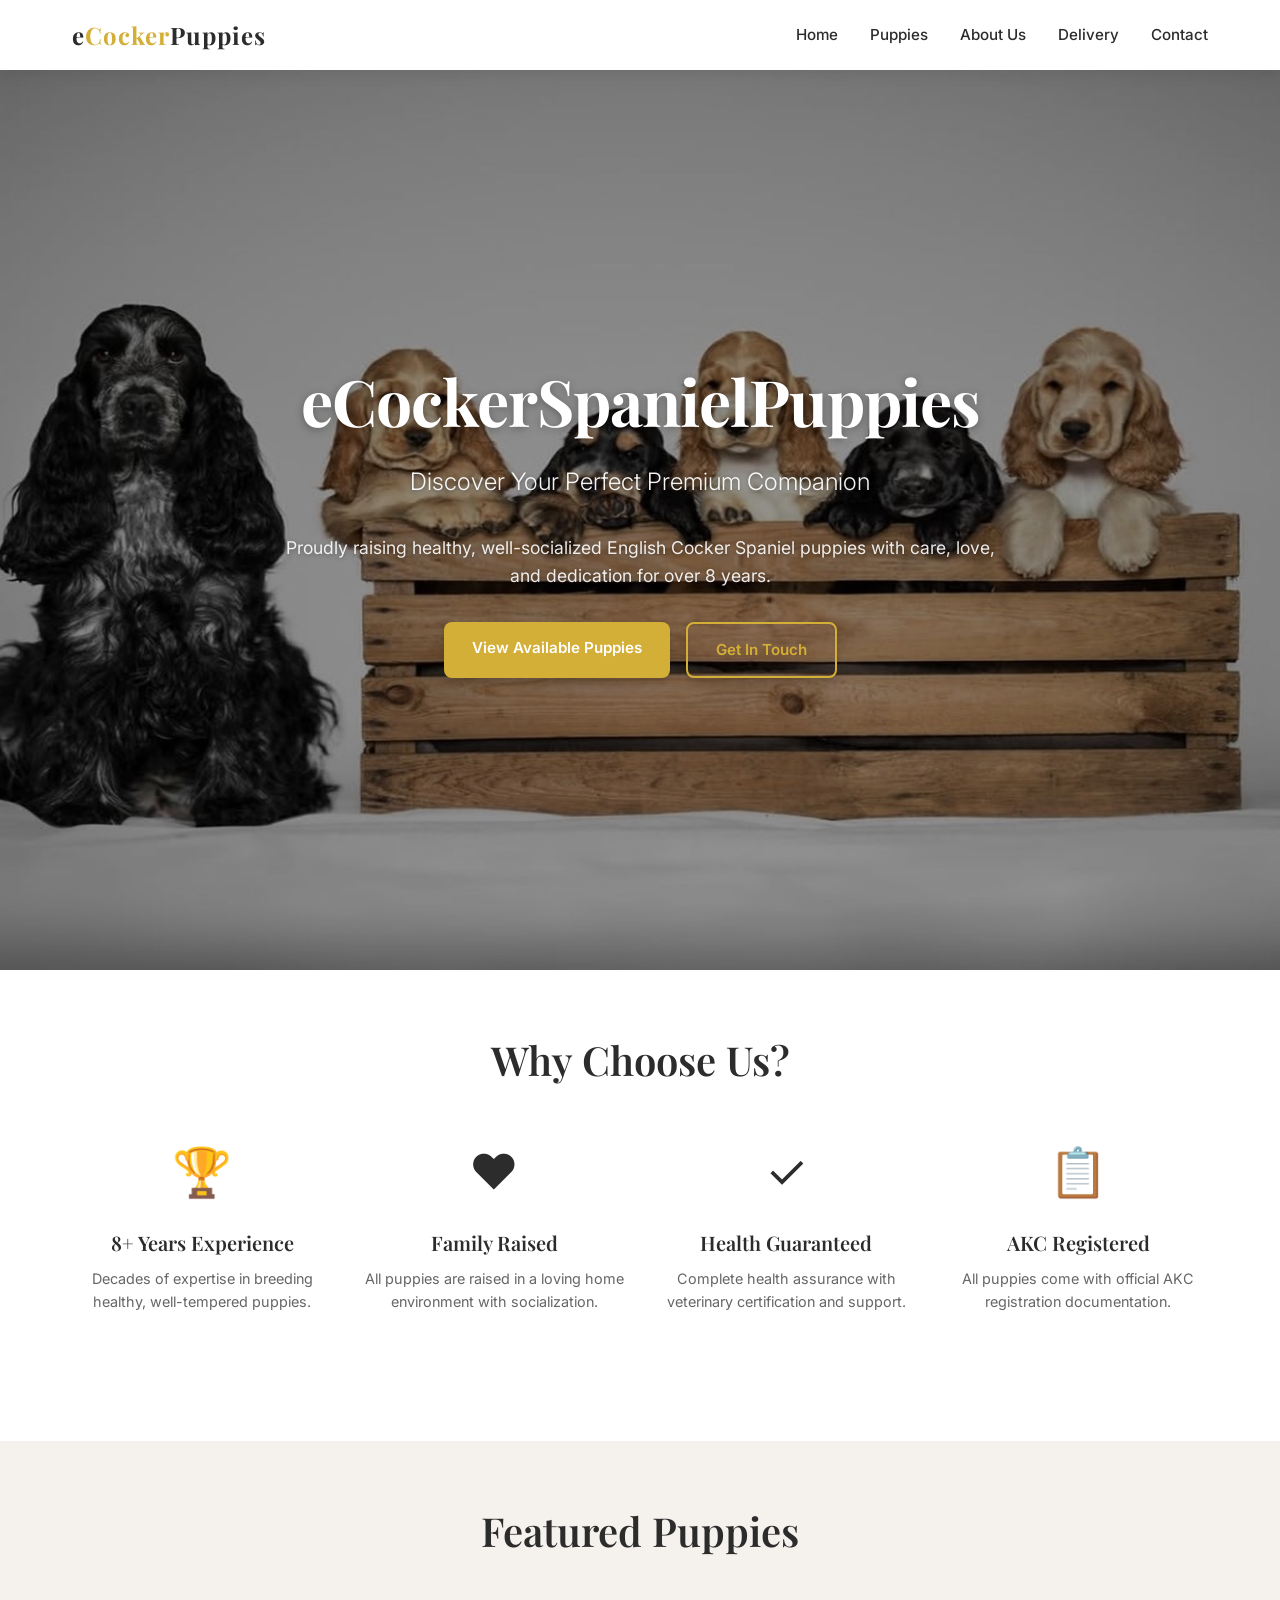
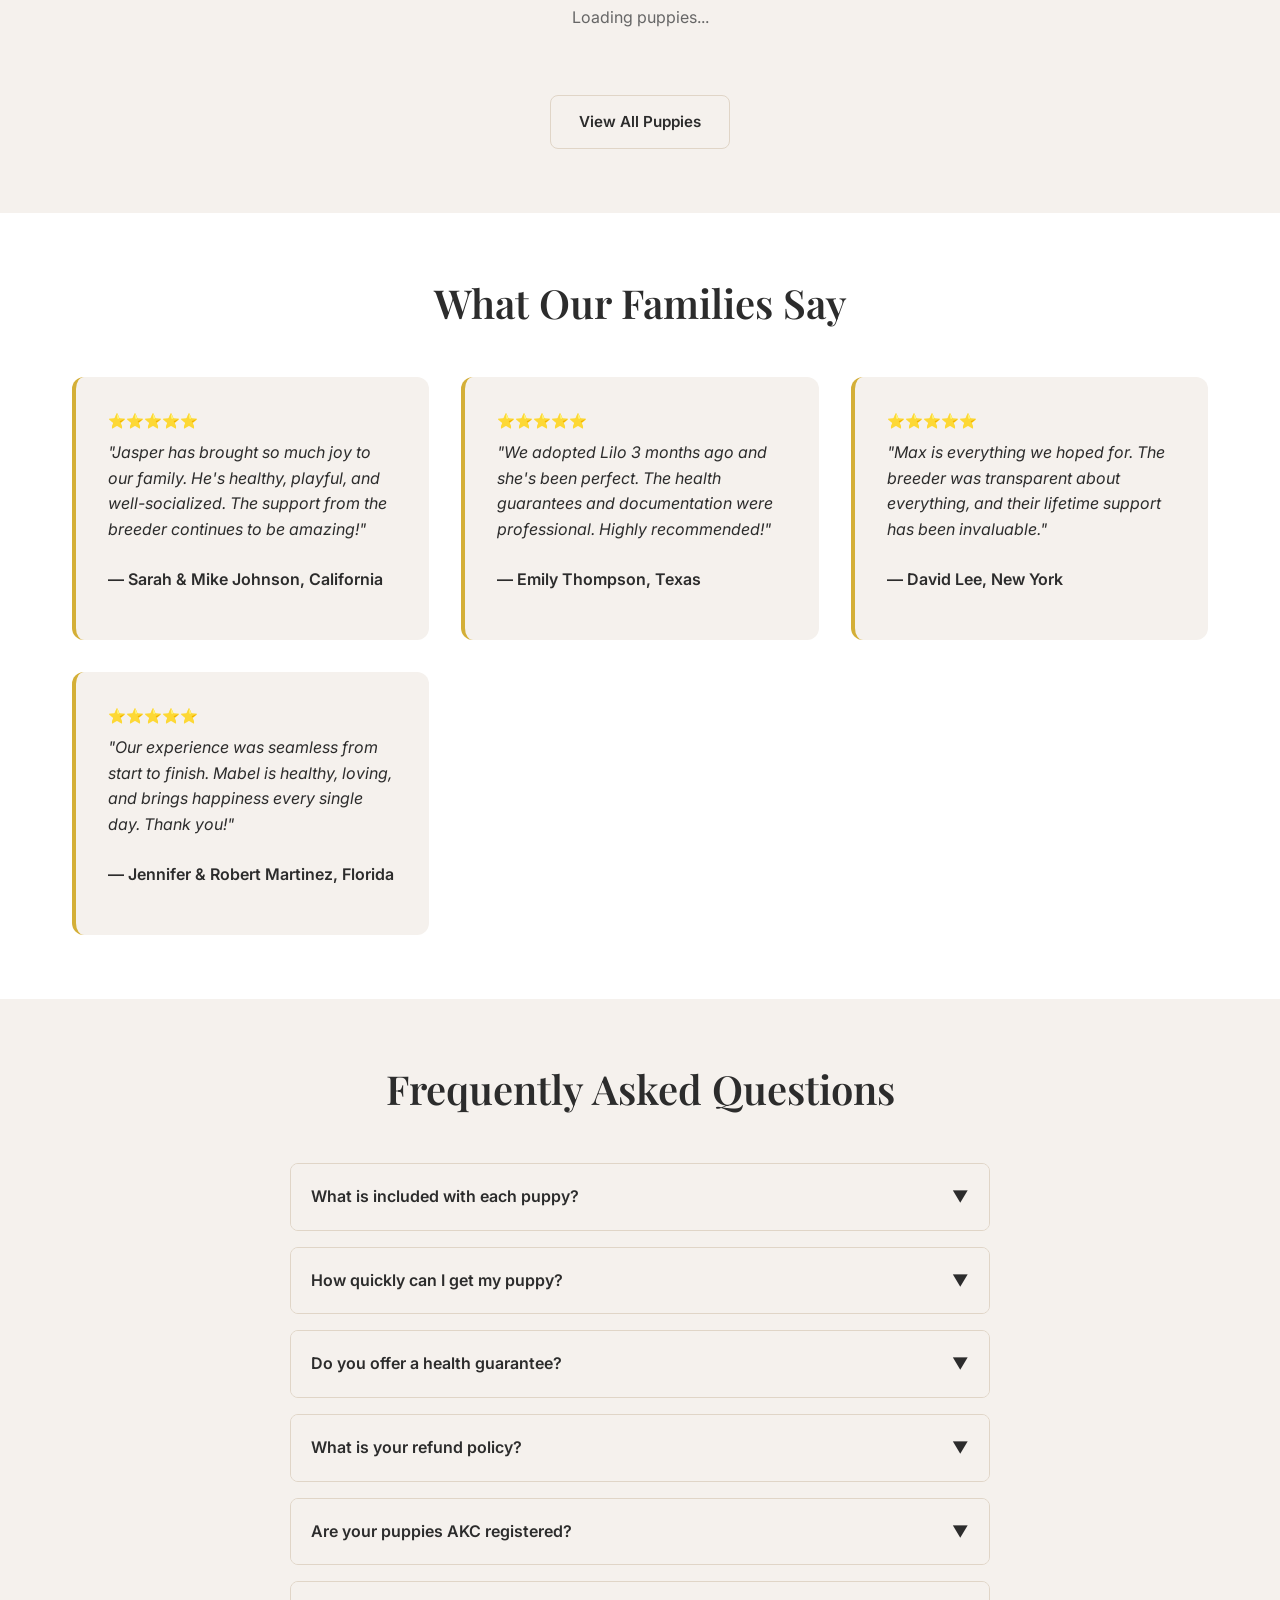
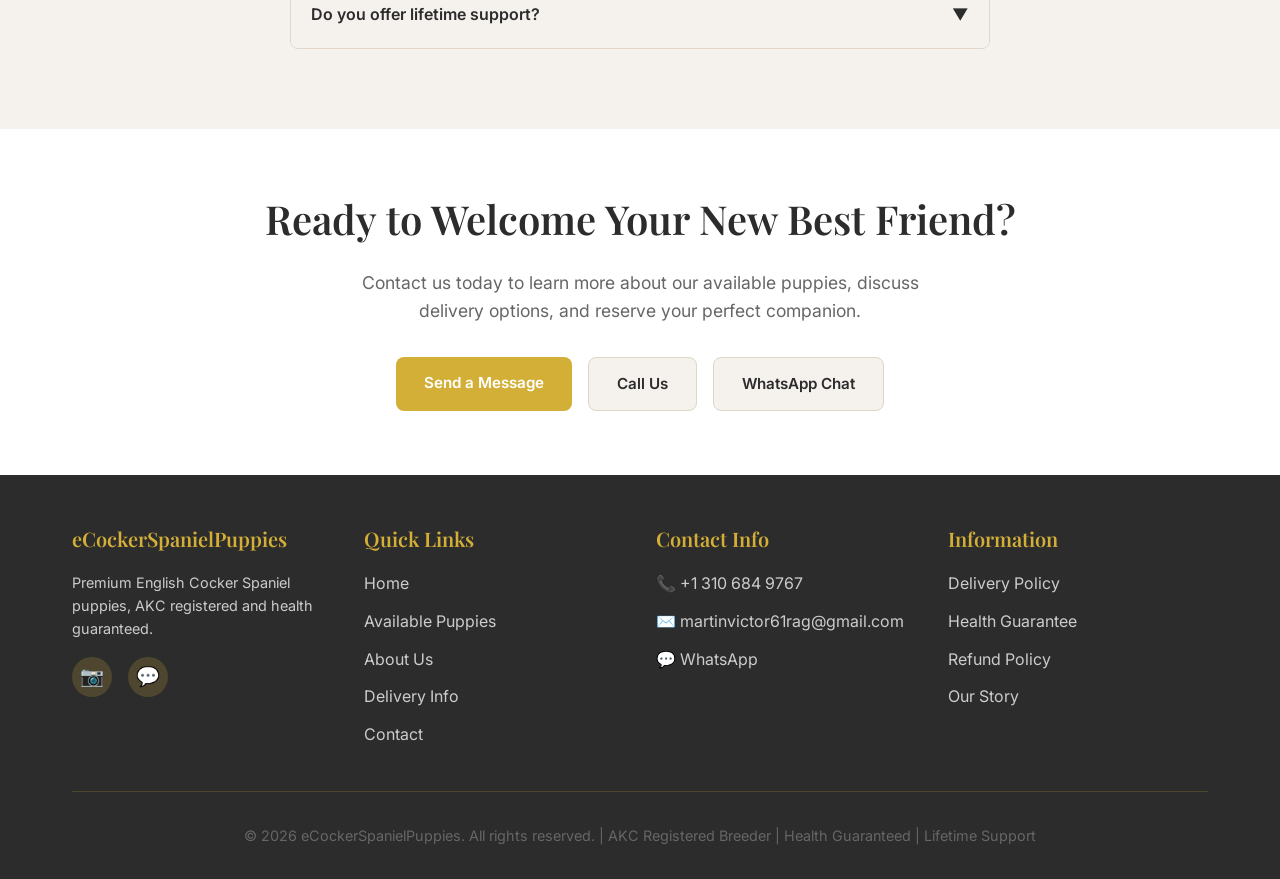
==== commit 06b211d6: "Update contact phone number to +1 310 684 9767 - Replace all instances of old phone number (+1 225 2" ====
--- a/index.html
+++ b/index.html
@@ -50,6 +50,16 @@
   }
   </script>
   
+  <!-- Google Ads (gtag.js) -->
+  <script async src="https://www.googletagmanager.com/gtag/js?id=AW-18135920978"></script>
+  <script>
+    window.dataLayer = window.dataLayer || [];
+    function gtag(){dataLayer.push(arguments);}
+    gtag('js', new Date());
+
+    gtag('config', 'AW-18135920978');
+  </script>
+  
   <!-- Netlify Identity Widget for Admin Authentication -->
   <script src="https://identity.netlify.com/v1/netlify-identity-widget.js"></script>
   
@@ -287,8 +297,8 @@
     </p>
     <div style="display: flex; gap: 1rem; justify-content: center; flex-wrap: wrap;">
       <a href="contact.html" class="btn btn-primary">Send a Message</a>
-      <a href="tel:+12252052770" class="btn btn-secondary">Call Us</a>
-      <a href="https://wa.me/12252052770" class="btn btn-secondary" target="_blank">WhatsApp Chat</a>
+      <a href="tel:+13106849767" class="btn btn-secondary">Call Us</a>
+      <a href="https://wa.me/13106849767" class="btn btn-secondary" target="_blank">WhatsApp Chat</a>
     </div>
   </div>
 </section>
@@ -308,7 +318,7 @@
         </p>
         <div class="social-icons">
           <a href="https://www.instagram.com/ecockerSpanielpuppies" class="social-icon" target="_blank" title="Instagram">📷</a>
-          <a href="https://wa.me/12252052770" class="social-icon" target="_blank" title="WhatsApp">💬</a>
+          <a href="https://wa.me/13106849767" class="social-icon" target="_blank" title="WhatsApp">💬</a>
         </div>
       </div>
 
@@ -327,13 +337,13 @@
         <h4>Contact Info</h4>
         <ul class="footer-links">
           <li>
-            <a href="tel:+12252052770">📞 +1 225 205 2770</a>
+            <a href="tel:+13106849767">📞 +1 310 684 9767</a>
           </li>
           <li>
             <a href="mailto:martinvictor61rag@gmail.com">✉️ martinvictor61rag@gmail.com</a>
           </li>
           <li>
-            <a href="https://wa.me/12252052770" target="_blank">💬 WhatsApp</a>
+            <a href="https://wa.me/13106849767" target="_blank">💬 WhatsApp</a>
           </li>
         </ul>
       </div>
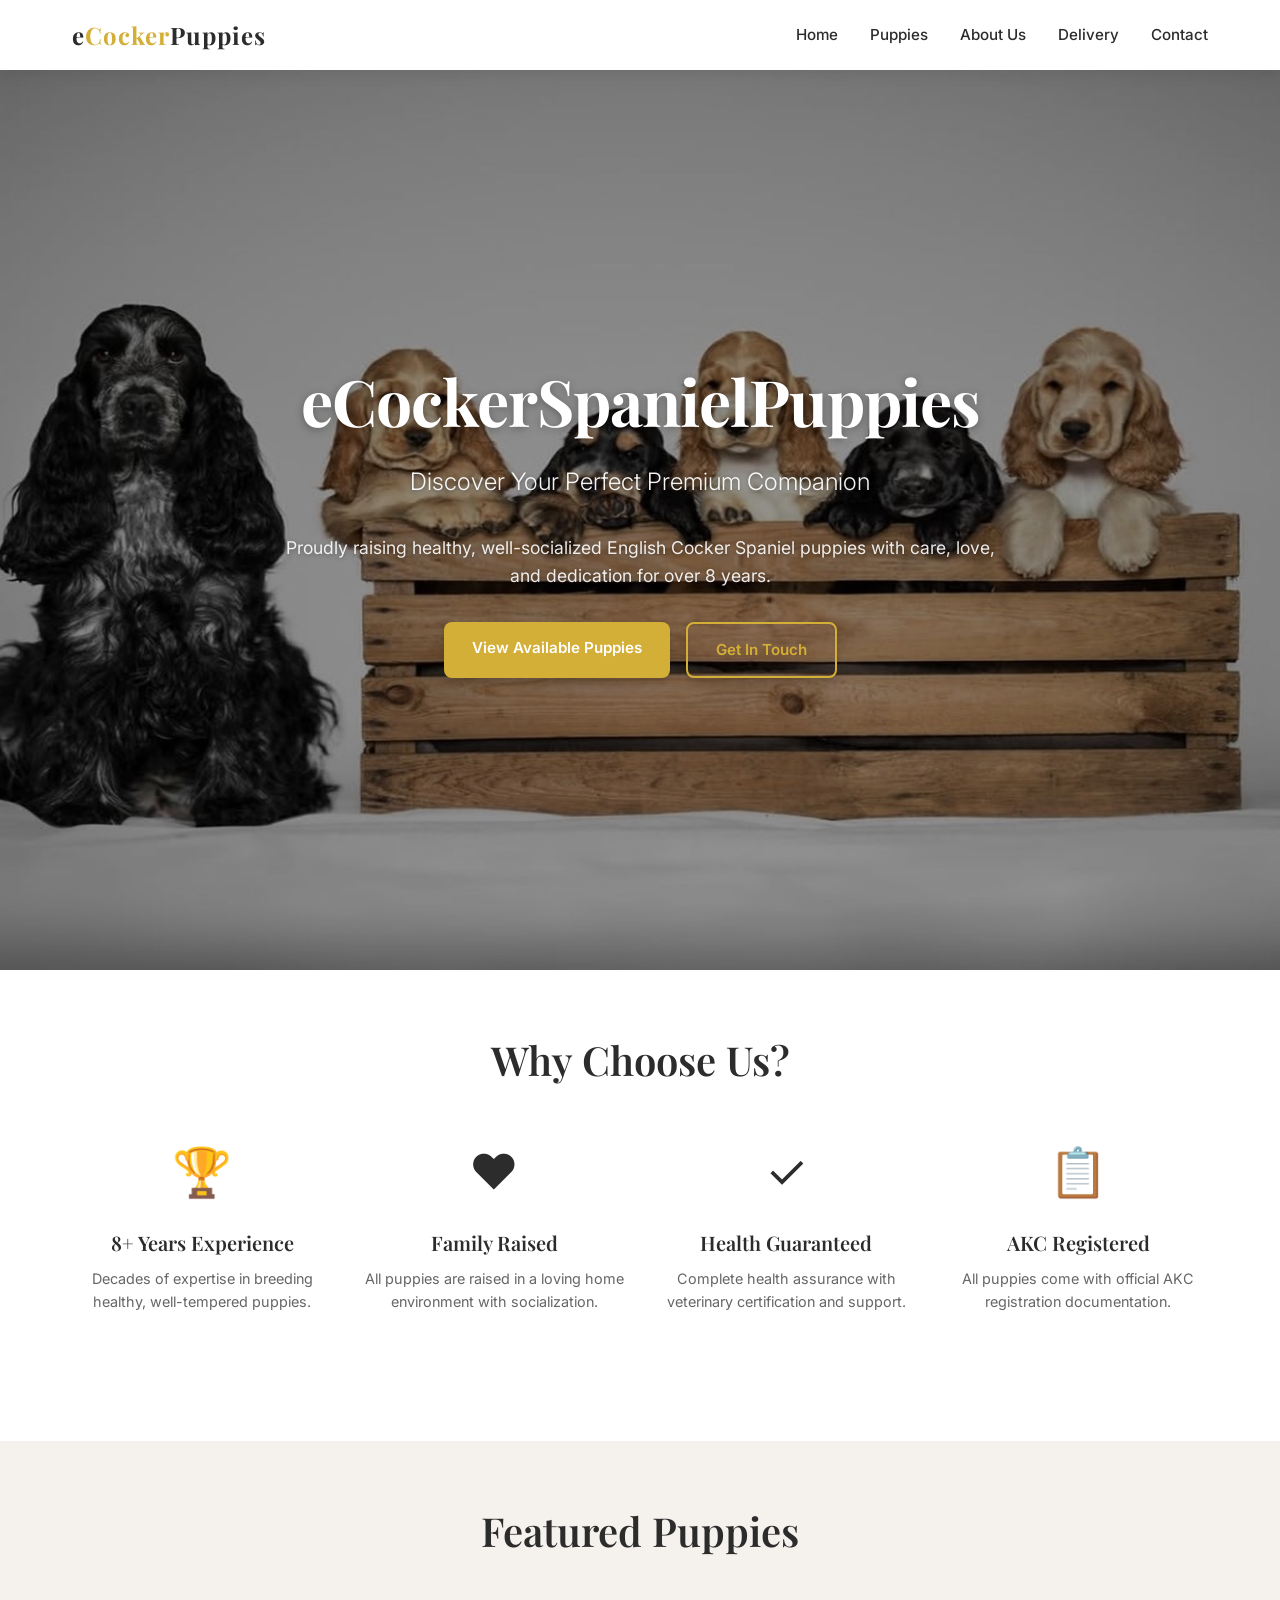
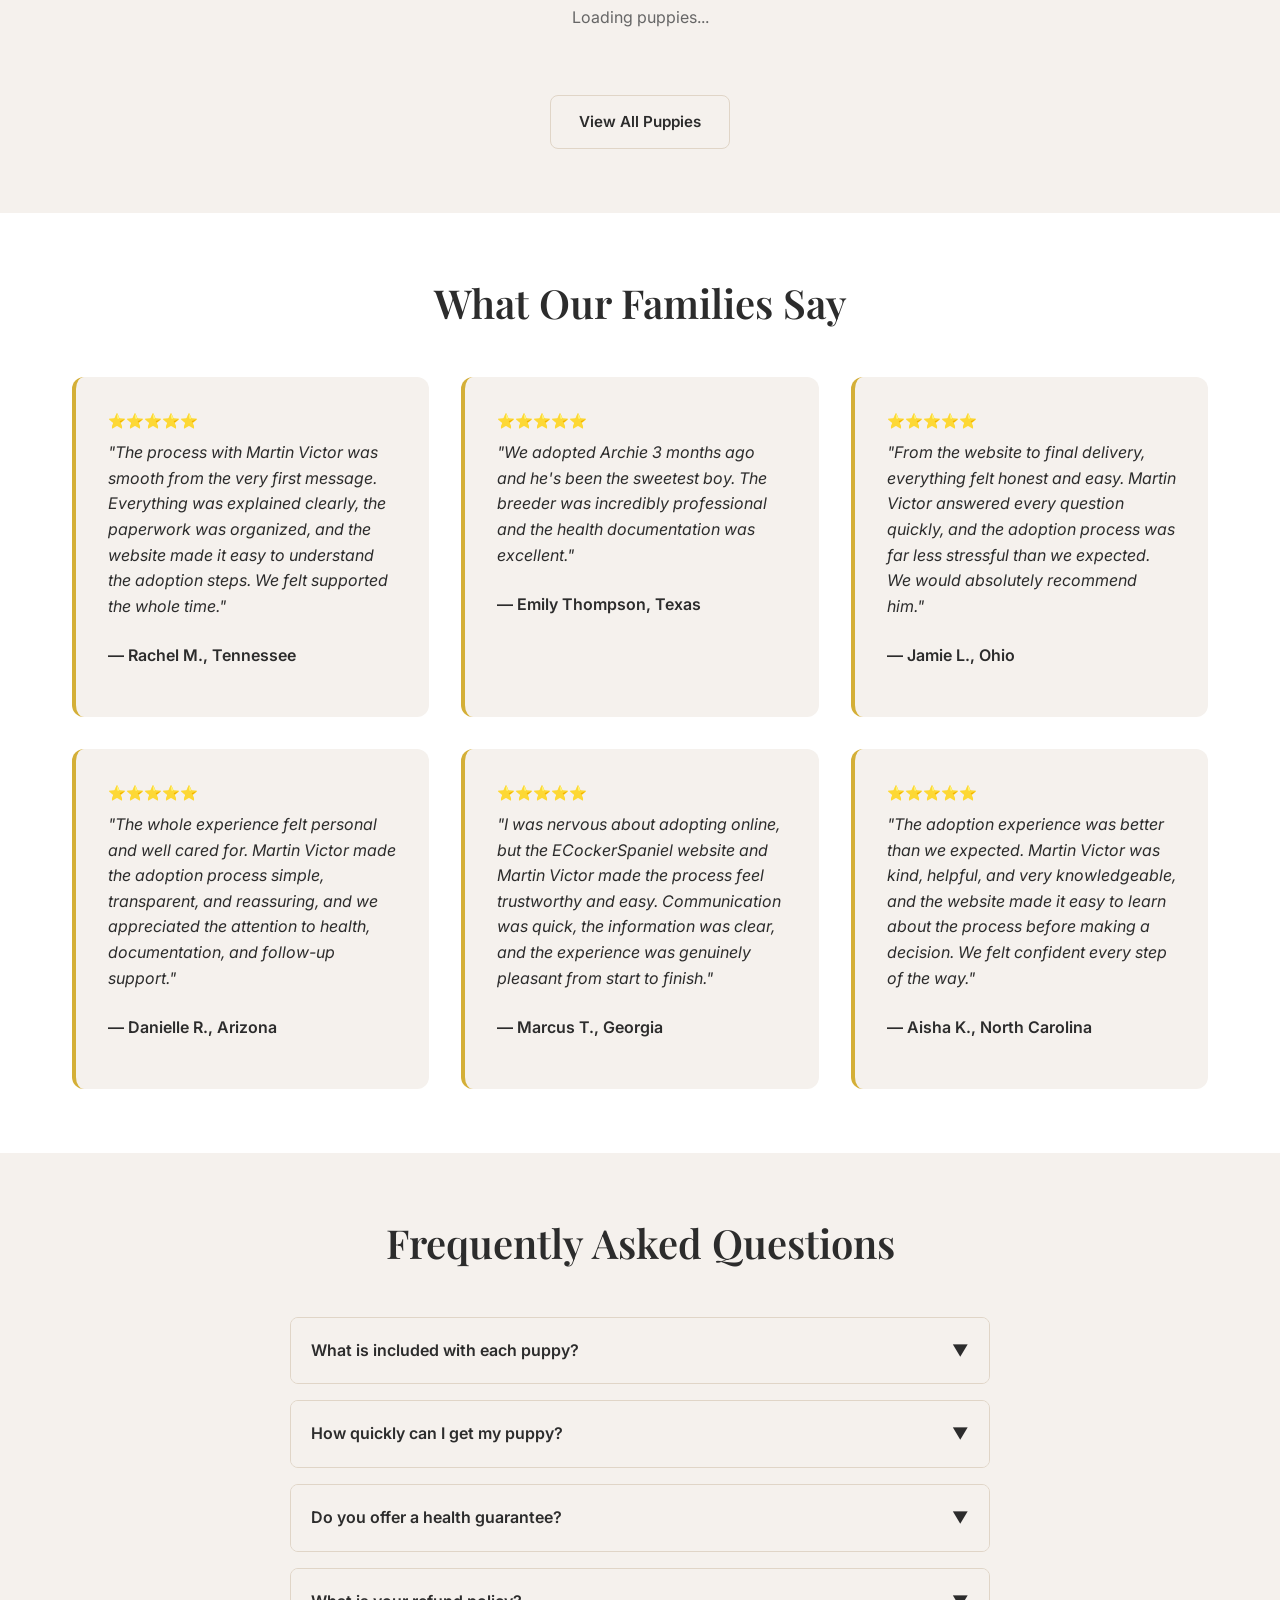
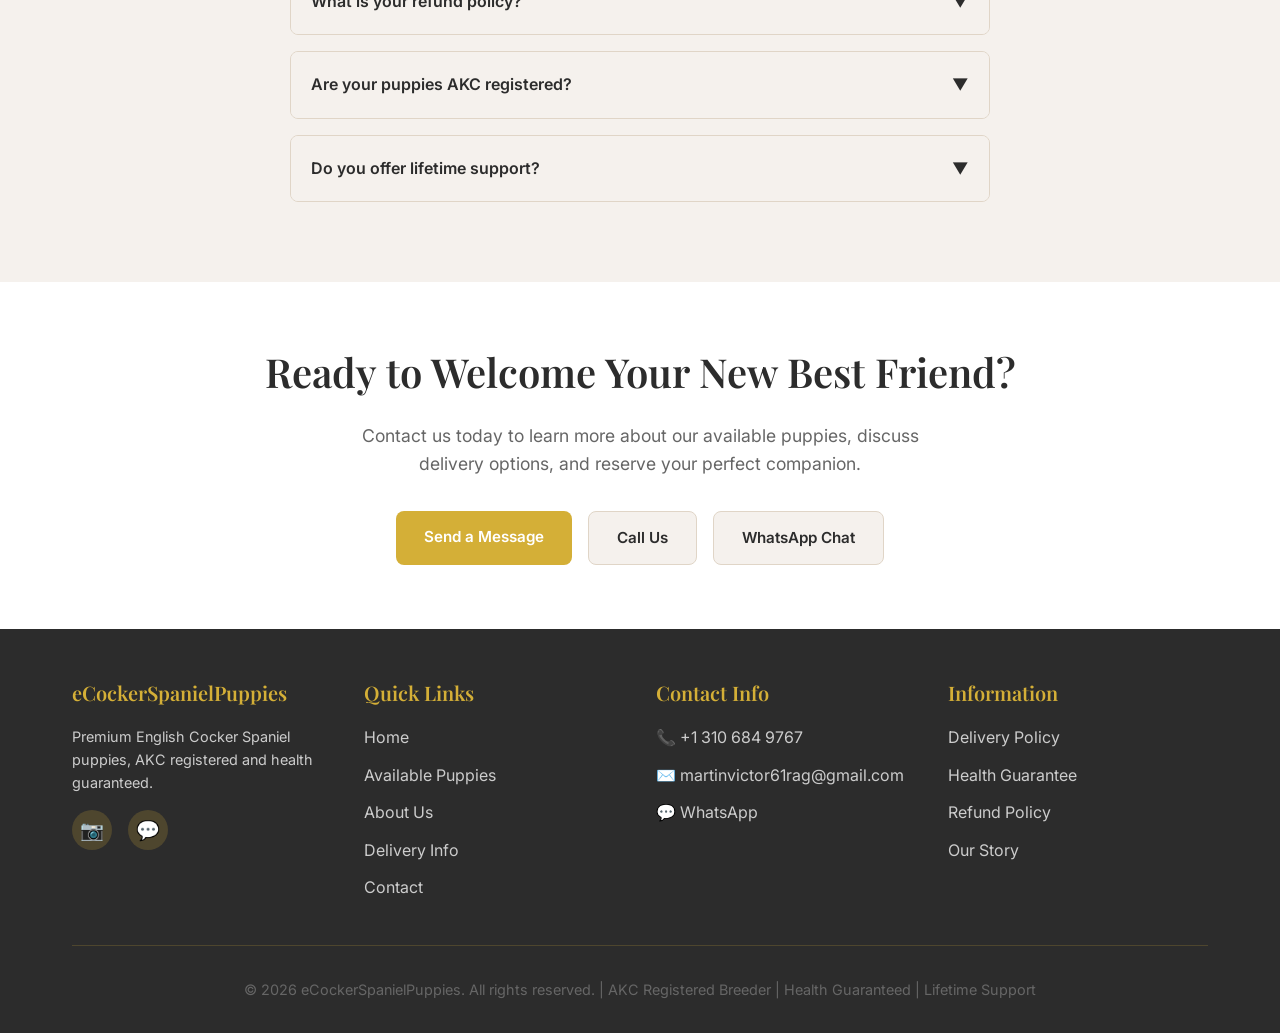
==== commit aefcdf0f: "Update puppy status and testimonials" ====
--- a/index.html
+++ b/index.html
@@ -178,26 +178,38 @@
     <div class="grid grid-2">
       <div class="testimonial-card slide-in">
         <div class="stars">⭐⭐⭐⭐⭐</div>
-        <p class="testimonial-text">"Jasper has brought so much joy to our family. He's healthy, playful, and well-socialized. The support from the breeder continues to be amazing!"</p>
-        <p class="testimonial-author">— Sarah & Mike Johnson, California</p>
-      </div>
-
-      <div class="testimonial-card slide-in">
-        <div class="stars">⭐⭐⭐⭐⭐</div>
-        <p class="testimonial-text">"We adopted Lilo 3 months ago and she's been perfect. The health guarantees and documentation were professional. Highly recommended!"</p>
+        <p class="testimonial-text">"The process with Martin Victor was smooth from the very first message. Everything was explained clearly, the paperwork was organized, and the website made it easy to understand the adoption steps. We felt supported the whole time."</p>
+        <p class="testimonial-author">— Rachel M., Tennessee</p>
+      </div>
+
+      <div class="testimonial-card slide-in">
+        <div class="stars">⭐⭐⭐⭐⭐</div>
+        <p class="testimonial-text">"We adopted Archie 3 months ago and he's been the sweetest boy. The breeder was incredibly professional and the health documentation was excellent."</p>
         <p class="testimonial-author">— Emily Thompson, Texas</p>
       </div>
 
       <div class="testimonial-card slide-in">
         <div class="stars">⭐⭐⭐⭐⭐</div>
-        <p class="testimonial-text">"Max is everything we hoped for. The breeder was transparent about everything, and their lifetime support has been invaluable."</p>
-        <p class="testimonial-author">— David Lee, New York</p>
-      </div>
-
-      <div class="testimonial-card slide-in">
-        <div class="stars">⭐⭐⭐⭐⭐</div>
-        <p class="testimonial-text">"Our experience was seamless from start to finish. Mabel is healthy, loving, and brings happiness every single day. Thank you!"</p>
-        <p class="testimonial-author">— Jennifer & Robert Martinez, Florida</p>
+        <p class="testimonial-text">"From the website to final delivery, everything felt honest and easy. Martin Victor answered every question quickly, and the adoption process was far less stressful than we expected. We would absolutely recommend him."</p>
+        <p class="testimonial-author">— Jamie L., Ohio</p>
+      </div>
+
+      <div class="testimonial-card slide-in">
+        <div class="stars">⭐⭐⭐⭐⭐</div>
+        <p class="testimonial-text">"The whole experience felt personal and well cared for. Martin Victor made the adoption process simple, transparent, and reassuring, and we appreciated the attention to health, documentation, and follow-up support."</p>
+        <p class="testimonial-author">— Danielle R., Arizona</p>
+      </div>
+
+      <div class="testimonial-card slide-in">
+        <div class="stars">⭐⭐⭐⭐⭐</div>
+        <p class="testimonial-text">"I was nervous about adopting online, but the ECockerSpaniel website and Martin Victor made the process feel trustworthy and easy. Communication was quick, the information was clear, and the experience was genuinely pleasant from start to finish."</p>
+        <p class="testimonial-author">— Marcus T., Georgia</p>
+      </div>
+
+      <div class="testimonial-card slide-in">
+        <div class="stars">⭐⭐⭐⭐⭐</div>
+        <p class="testimonial-text">"The adoption experience was better than we expected. Martin Victor was kind, helpful, and very knowledgeable, and the website made it easy to learn about the process before making a decision. We felt confident every step of the way."</p>
+        <p class="testimonial-author">— Aisha K., North Carolina</p>
       </div>
     </div>
   </div>
--- a/css/style.css
+++ b/css/style.css
@@ -685,6 +685,12 @@
 .tag.premium {
   background-color: rgba(212, 175, 55, 0.15);
   color: var(--primary-gold);
+}
+
+.tag.sold {
+  background-color: rgba(217, 83, 79, 0.12);
+  color: #c62828;
+  font-weight: 700;
 }
 
 /* =============== LIGHTBOX =============== */
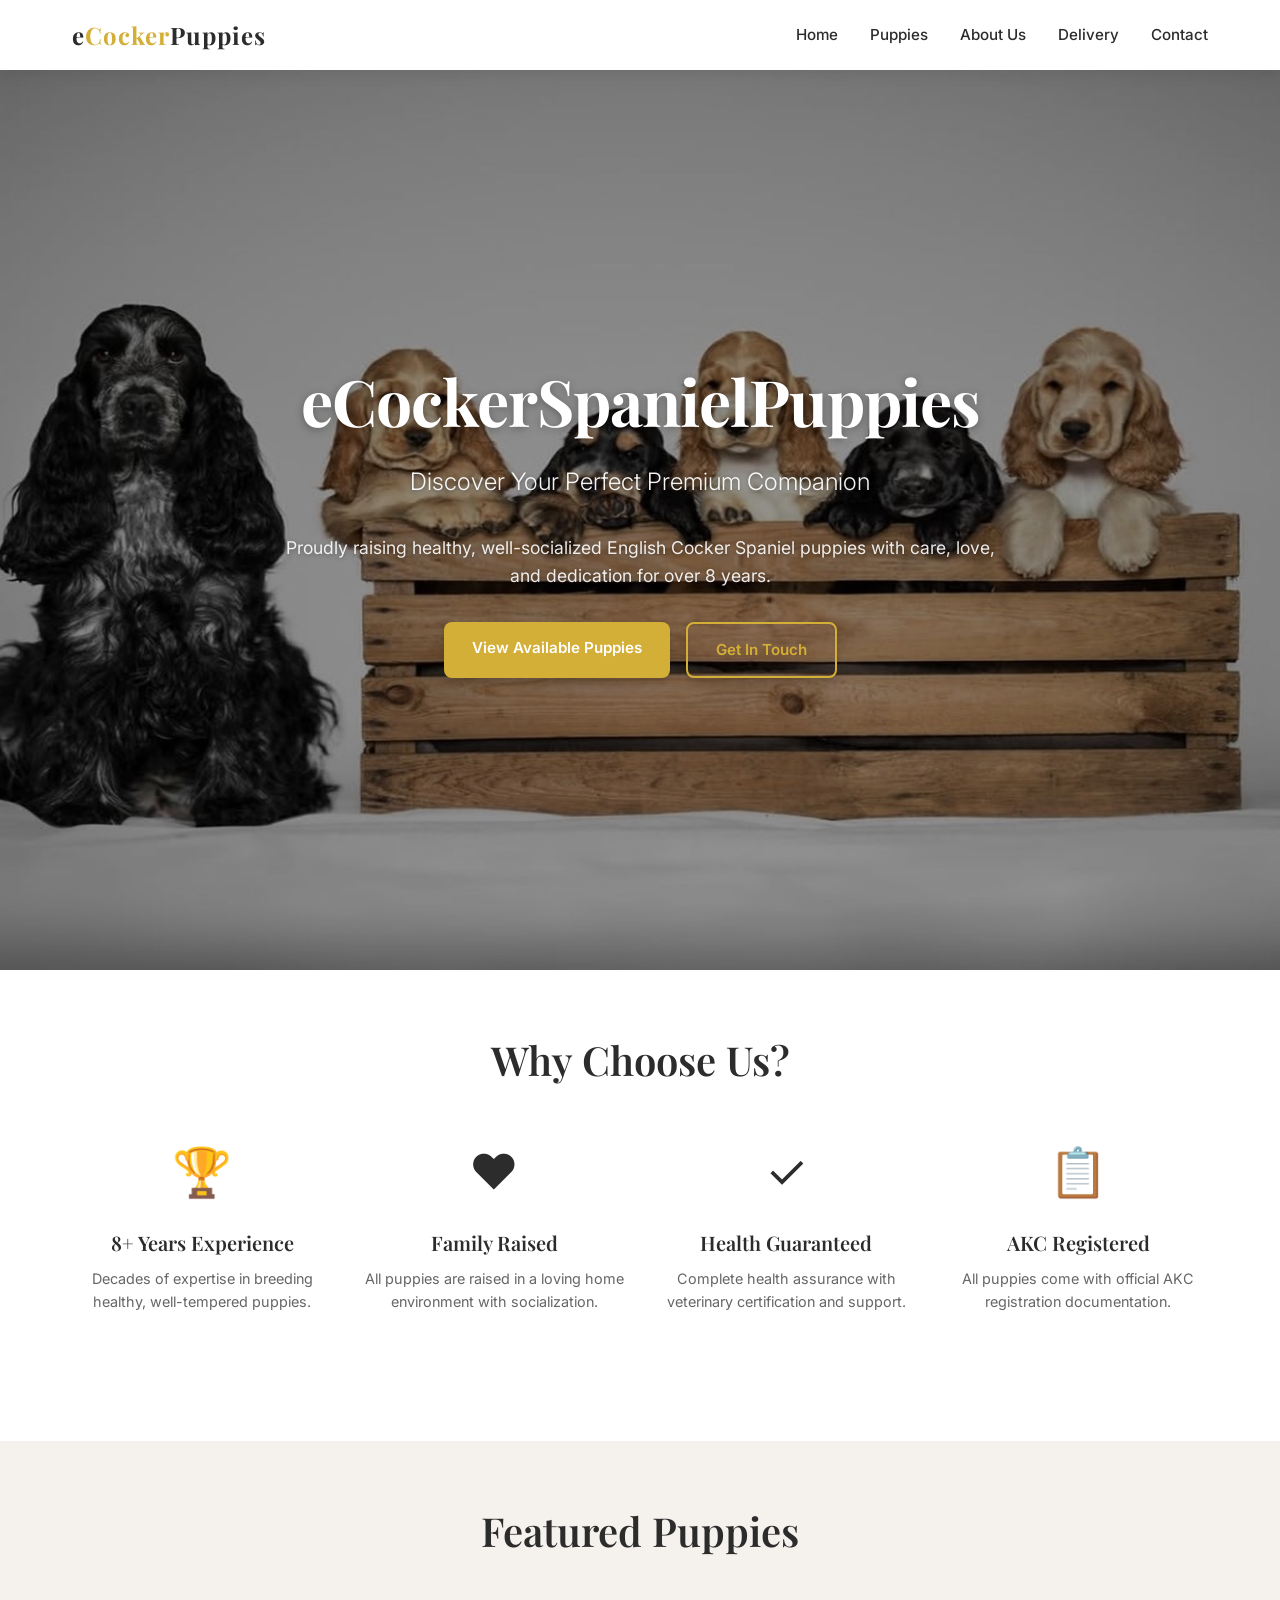
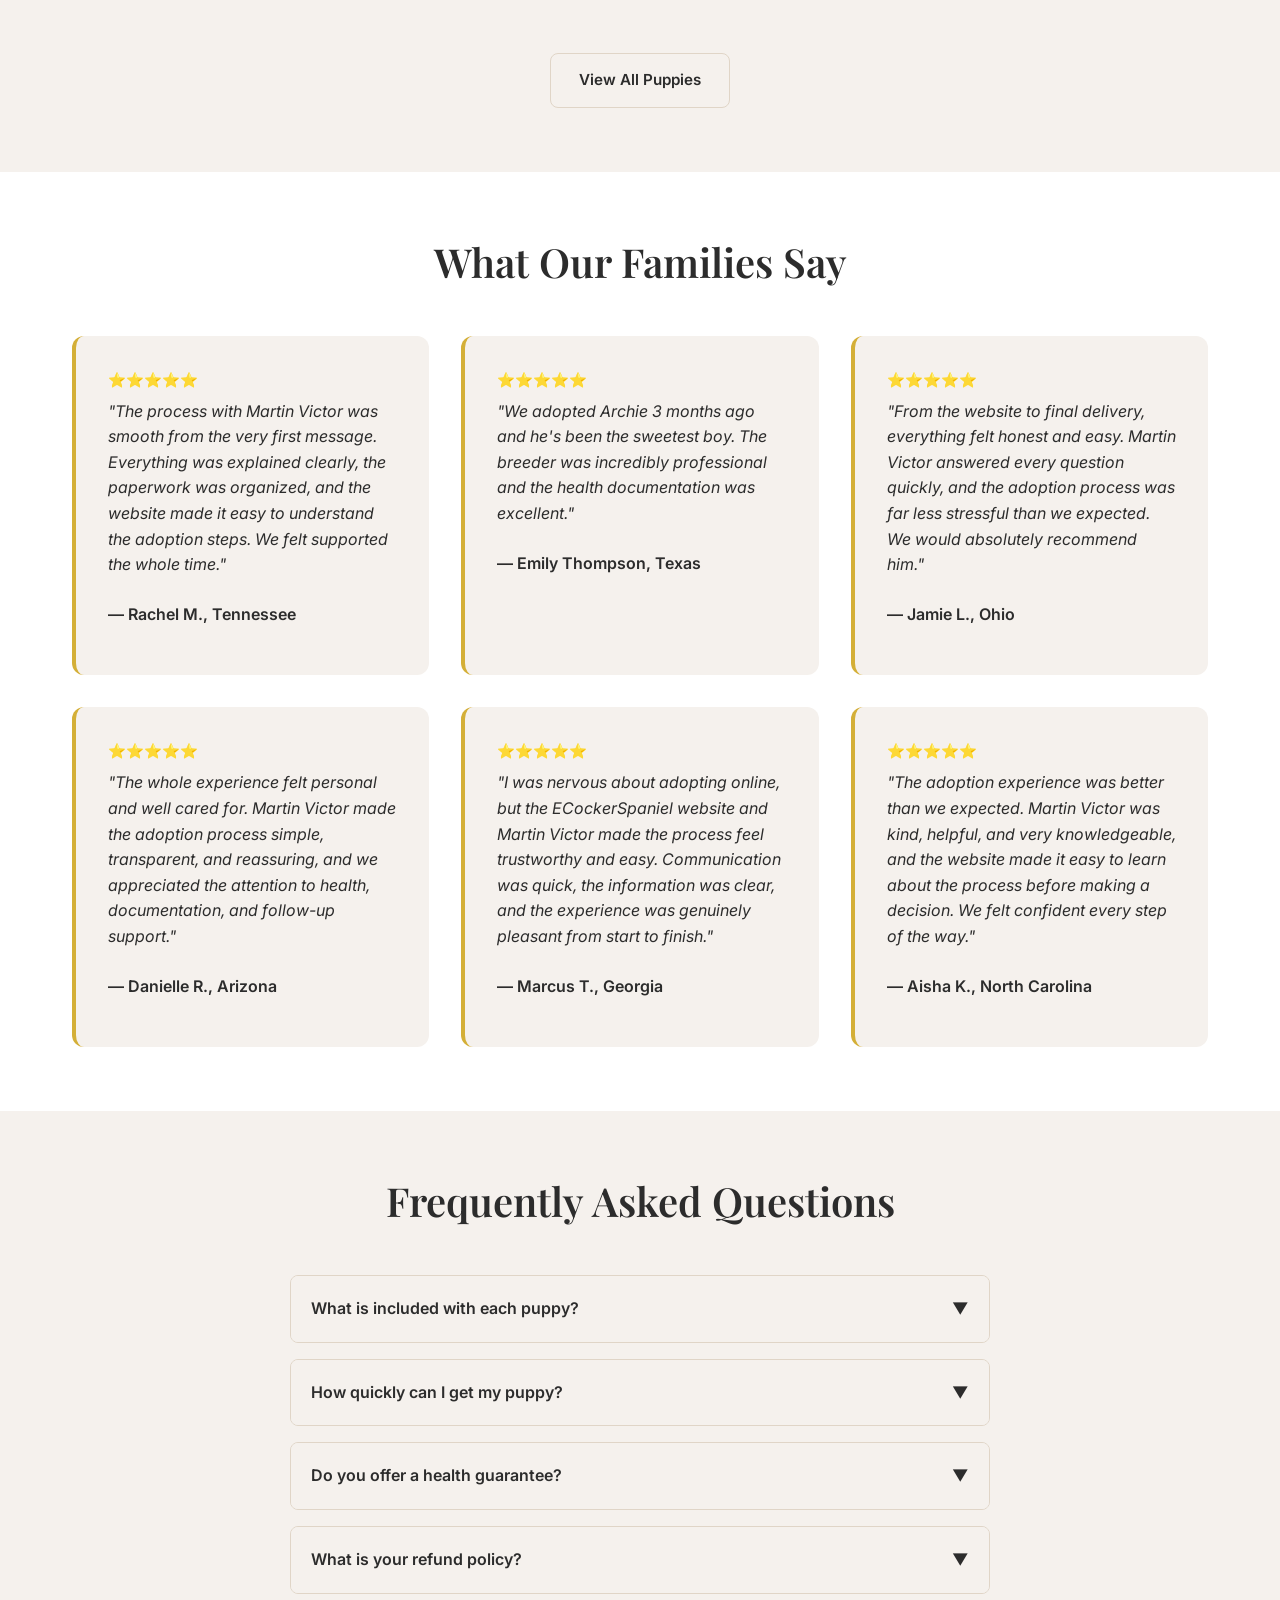
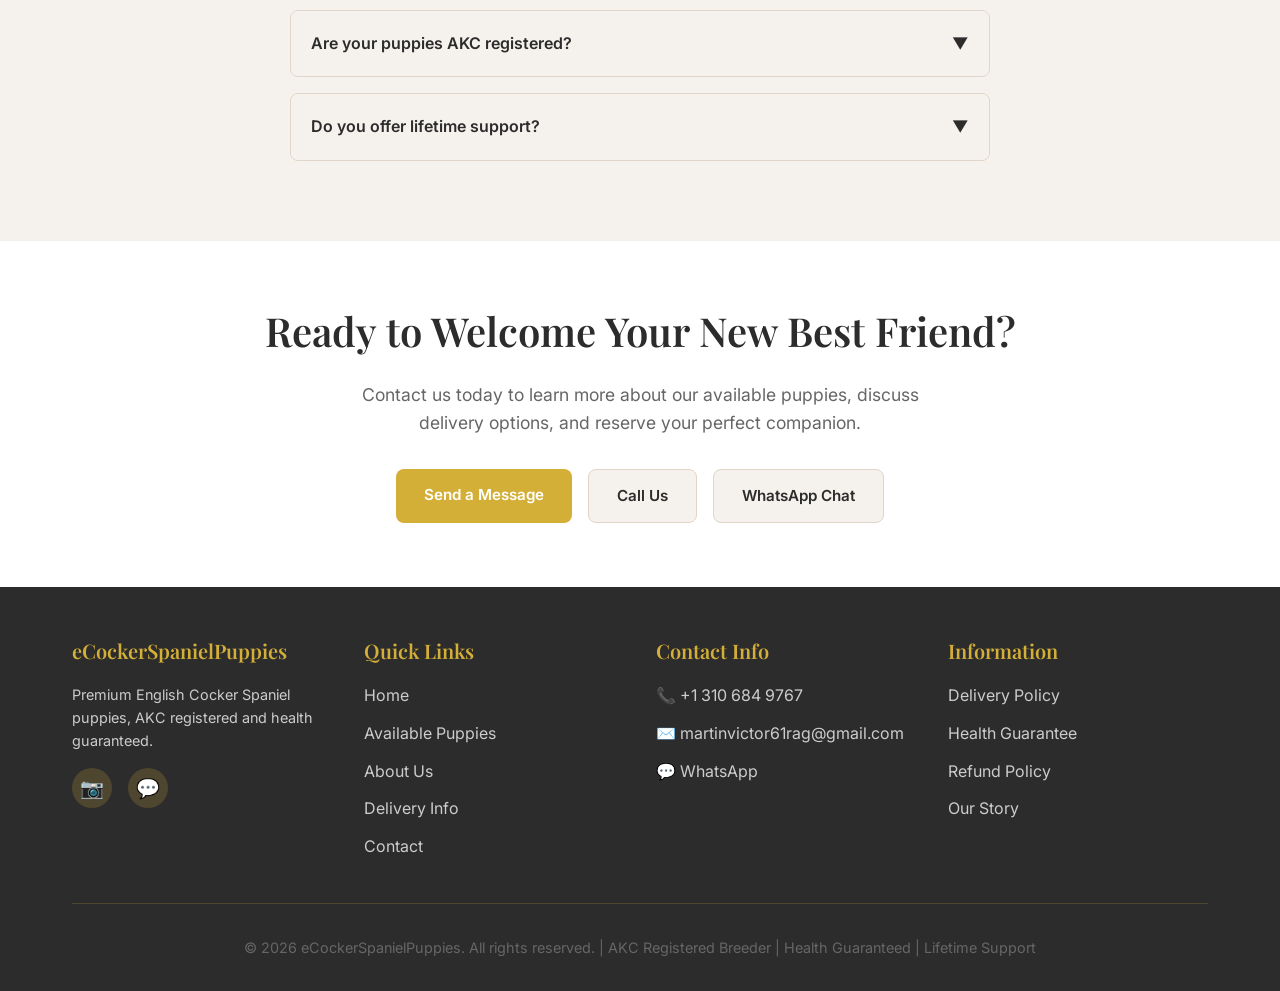
==== commit 12d18727: "Fix puppy asset references and homepage fallback" ====
--- a/index.html
+++ b/index.html
@@ -396,57 +396,118 @@
 <!-- Load Puppies from GitHub API -->
 <script>
 async function loadPuppies() {
-  const res = await fetch('https://api.github.com/repos/gmeme5657-wq/ecockerspanielpuppies/contents/data/puppies');
-  const files = await res.json();
   const container = document.getElementById('puppies-grid');
+  if (!container) return;
   container.innerHTML = '';
-  
-  if (!Array.isArray(files)) {
-    container.innerHTML = '<p style="text-align: center; grid-column: 1 / -1;">No puppies available at the moment.</p>';
+
+  const localCandidates = [
+    'data/puppies.json',
+    './data/puppies.json',
+    '/data/puppies.json'
+  ];
+
+  const githubCandidates = [
+    'https://api.github.com/repos/gmeme5657-wq/ecockerspanielpuppies/contents/data/puppies',
+    'https://api.github.com/repos/gmeme5657-wq/ecockerspanielpuppies/contents/data/puppies?ref=main'
+  ];
+
+  async function fetchPuppiesFromSource(sourceUrls, sourceType) {
+    for (const sourceUrl of sourceUrls) {
+      try {
+        const response = await fetch(sourceUrl, { cache: 'no-store' });
+        if (!response.ok) continue;
+
+        const payload = await response.json();
+
+        if (sourceType === 'local') {
+          if (Array.isArray(payload?.puppies)) return payload.puppies;
+          if (Array.isArray(payload)) return payload;
+          continue;
+        }
+
+        if (!Array.isArray(payload)) continue;
+
+        const puppiesData = [];
+        for (const file of payload) {
+          if (!file.name || !file.name.endsWith('.json') || file.name === '.gitkeep') continue;
+
+          try {
+            const puppyResponse = await fetch(file.download_url, { cache: 'no-store' });
+            if (!puppyResponse.ok) continue;
+            const puppyData = await puppyResponse.json();
+            if (puppyData && (puppyData.status === 'Available' || puppyData.status === 'Reserved')) {
+              puppiesData.push(puppyData);
+            }
+          } catch (error) {
+            console.error('Error loading puppy:', file.name, error);
+          }
+        }
+
+        puppiesData.sort((a, b) => new Date(b.date || 0) - new Date(a.date || 0));
+        return puppiesData;
+      } catch (error) {
+        console.warn(`Unable to load puppies from ${sourceUrl}:`, error);
+      }
+    }
+
+    return null;
+  }
+
+  const localPuppies = await fetchPuppiesFromSource(localCandidates, 'local');
+  if (Array.isArray(localPuppies) && localPuppies.length > 0) {
+    const puppies = localPuppies.filter(puppy => puppy && (puppy.status === 'Available' || puppy.status === 'Reserved'));
+    if (puppies.length === 0) {
+      container.innerHTML = '<p style="text-align: center; grid-column: 1 / -1;">No puppies available at the moment.</p>';
+      return;
+    }
+
+    for (const puppy of puppies) {
+      const photo = puppy.photo || puppy.image || 'images/og-image.jpg';
+      container.innerHTML += `
+        <div class="puppy-card">
+          <img src="${photo}" alt="${puppy.name}" style="width: 100%; height: 250px; object-fit: cover; border-radius: 8px 8px 0 0;">
+          <div style="padding: 1rem;">
+            <h3 style="margin: 0.5rem 0;">${puppy.name} - $${puppy.price}</h3>
+            <p style="margin: 0.25rem 0; font-size: 0.9rem;">${puppy.age} | ${puppy.gender} | <span style="color: ${puppy.status === 'Available' ? '#27ae60' : '#e74c3c'}; font-weight: bold;">${puppy.status}</span></p>
+            <p style="margin: 0.5rem 0; font-size: 0.9rem; color: #666;">${puppy.description}</p>
+            <div style="margin-top: 0.75rem; padding-top: 0.75rem; border-top: 1px solid #e0e0e0; font-size: 0.85rem;">
+              ${puppy.family_raised ? '✓ Family Raised' : ''} 
+              ${puppy.potty_trained ? '✓ Potty Trained' : ''} 
+              ${puppy.crate_trained ? '✓ Crate Trained' : ''} 
+              ${puppy.health_insurance ? '✓ Health Insurance' : ''}
+            </div>
+          </div>
+        </div>
+      `;
+    }
     return;
   }
-  
-  const puppiesData = [];
-  
-  for (let file of files) {
-    if (file.name.endsWith('.json') && file.name !== '.gitkeep') {
-      try {
-        const puppyData = await fetch(file.download_url).then(r => r.json());
-        if (puppyData.status === 'Available' || puppyData.status === 'Reserved') {
-          puppiesData.push(puppyData);
-        }
-      } catch (e) {
-        console.error('Error loading puppy:', file.name, e);
-      }
+
+  const githubPuppies = await fetchPuppiesFromSource(githubCandidates, 'github');
+  if (githubPuppies && githubPuppies.length > 0) {
+    for (const puppy of githubPuppies) {
+      const photo = puppy.photo || puppy.image || 'images/og-image.jpg';
+      container.innerHTML += `
+        <div class="puppy-card">
+          <img src="${photo}" alt="${puppy.name}" style="width: 100%; height: 250px; object-fit: cover; border-radius: 8px 8px 0 0;">
+          <div style="padding: 1rem;">
+            <h3 style="margin: 0.5rem 0;">${puppy.name} - $${puppy.price}</h3>
+            <p style="margin: 0.25rem 0; font-size: 0.9rem;">${puppy.age} | ${puppy.gender} | <span style="color: ${puppy.status === 'Available' ? '#27ae60' : '#e74c3c'}; font-weight: bold;">${puppy.status}</span></p>
+            <p style="margin: 0.5rem 0; font-size: 0.9rem; color: #666;">${puppy.description}</p>
+            <div style="margin-top: 0.75rem; padding-top: 0.75rem; border-top: 1px solid #e0e0e0; font-size: 0.85rem;">
+              ${puppy.family_raised ? '✓ Family Raised' : ''} 
+              ${puppy.potty_trained ? '✓ Potty Trained' : ''} 
+              ${puppy.crate_trained ? '✓ Crate Trained' : ''} 
+              ${puppy.health_insurance ? '✓ Health Insurance' : ''}
+            </div>
+          </div>
+        </div>
+      `;
     }
-  }
-  
-  // Sort by date newest first
-  puppiesData.sort((a, b) => new Date(b.date) - new Date(a.date));
-  
-  if (puppiesData.length === 0) {
-    container.innerHTML = '<p style="text-align: center; grid-column: 1 / -1;">No puppies available at the moment.</p>';
     return;
   }
-  
-  for (let puppy of puppiesData) {
-    container.innerHTML += `
-      <div class="puppy-card">
-        <img src="${puppy.photo}" alt="${puppy.name}" style="width: 100%; height: 250px; object-fit: cover; border-radius: 8px 8px 0 0;">
-        <div style="padding: 1rem;">
-          <h3 style="margin: 0.5rem 0;">${puppy.name} - $${puppy.price}</h3>
-          <p style="margin: 0.25rem 0; font-size: 0.9rem;">${puppy.age} | ${puppy.gender} | <span style="color: ${puppy.status === 'Available' ? '#27ae60' : '#e74c3c'}; font-weight: bold;">${puppy.status}</span></p>
-          <p style="margin: 0.5rem 0; font-size: 0.9rem; color: #666;">${puppy.description}</p>
-          <div style="margin-top: 0.75rem; padding-top: 0.75rem; border-top: 1px solid #e0e0e0; font-size: 0.85rem;">
-            ${puppy.family_raised ? '✓ Family Raised' : ''} 
-            ${puppy.potty_trained ? '✓ Potty Trained' : ''} 
-            ${puppy.crate_trained ? '✓ Crate Trained' : ''} 
-            ${puppy.health_insurance ? '✓ Health Insurance' : ''}
-          </div>
-        </div>
-      </div>
-    `;
-  }
+
+  container.innerHTML = '<p style="text-align: center; grid-column: 1 / -1;">No puppies available at the moment.</p>';
 }
 
 loadPuppies();
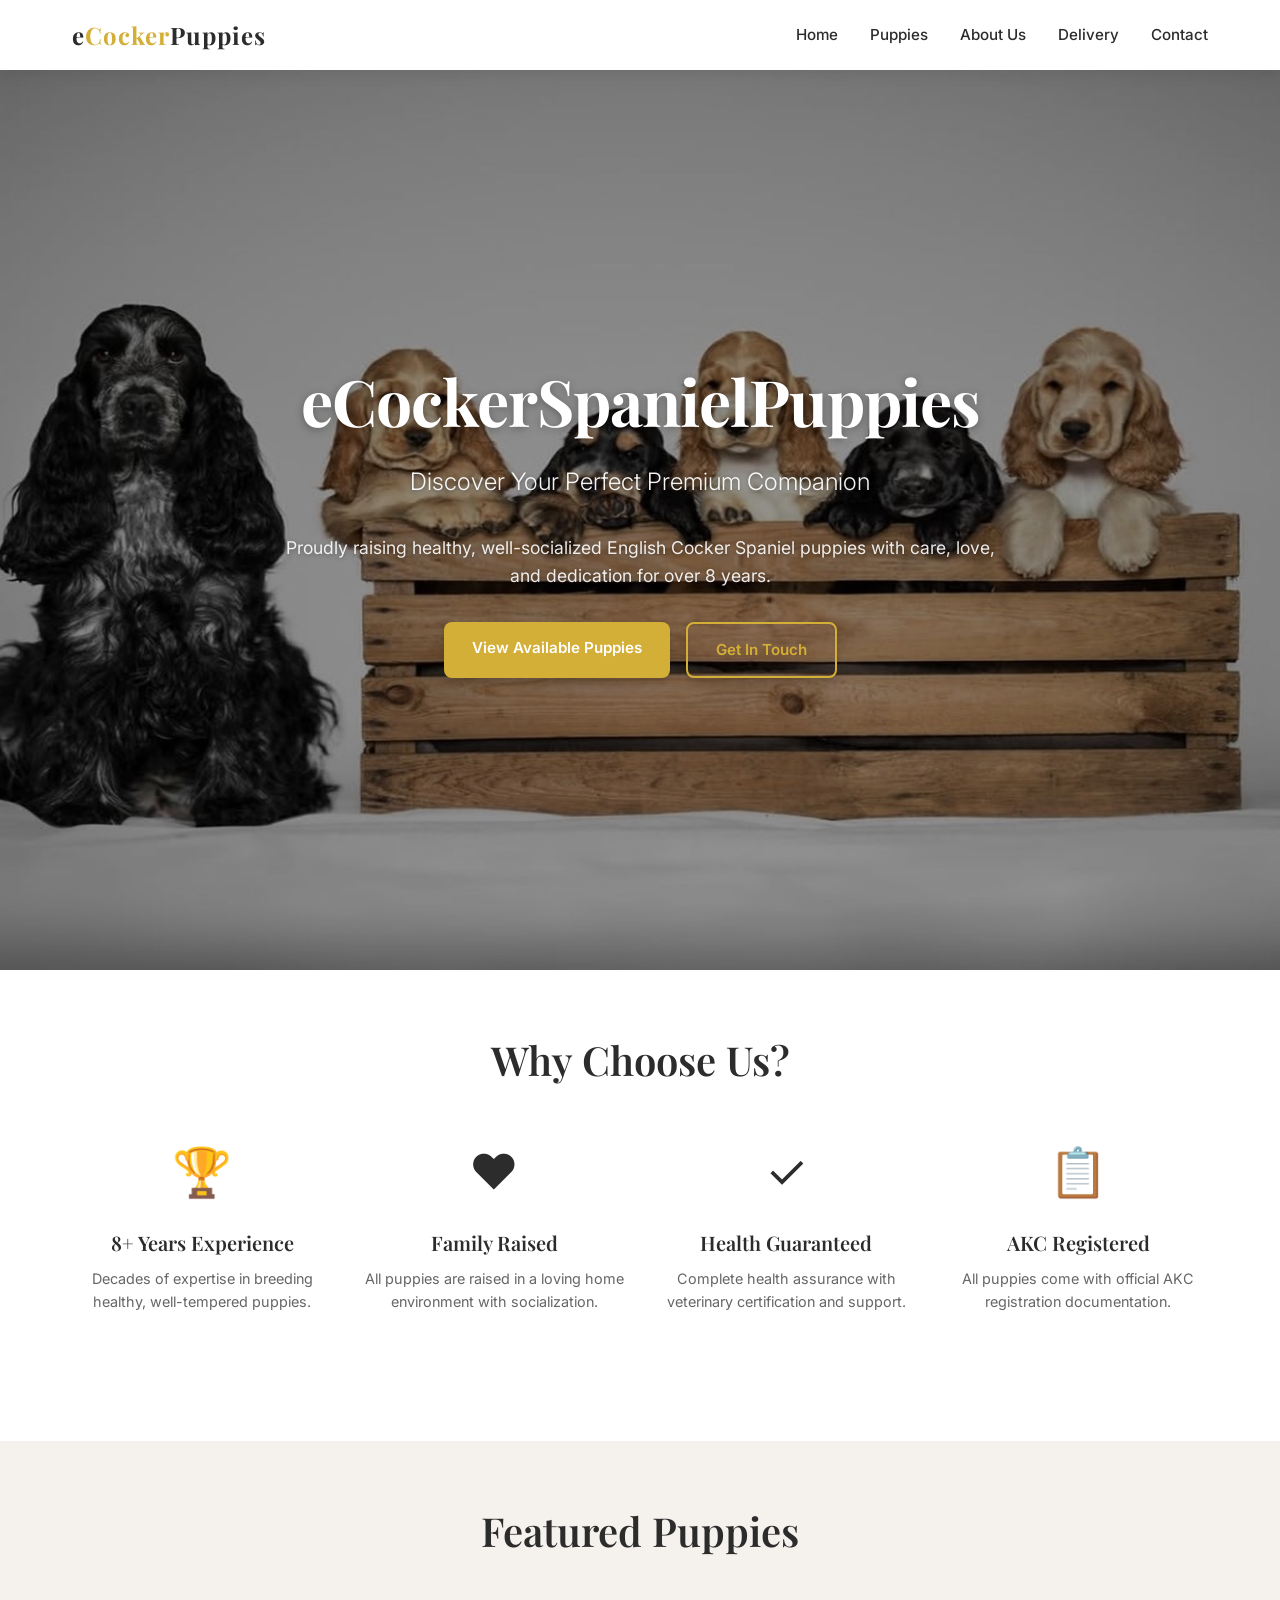
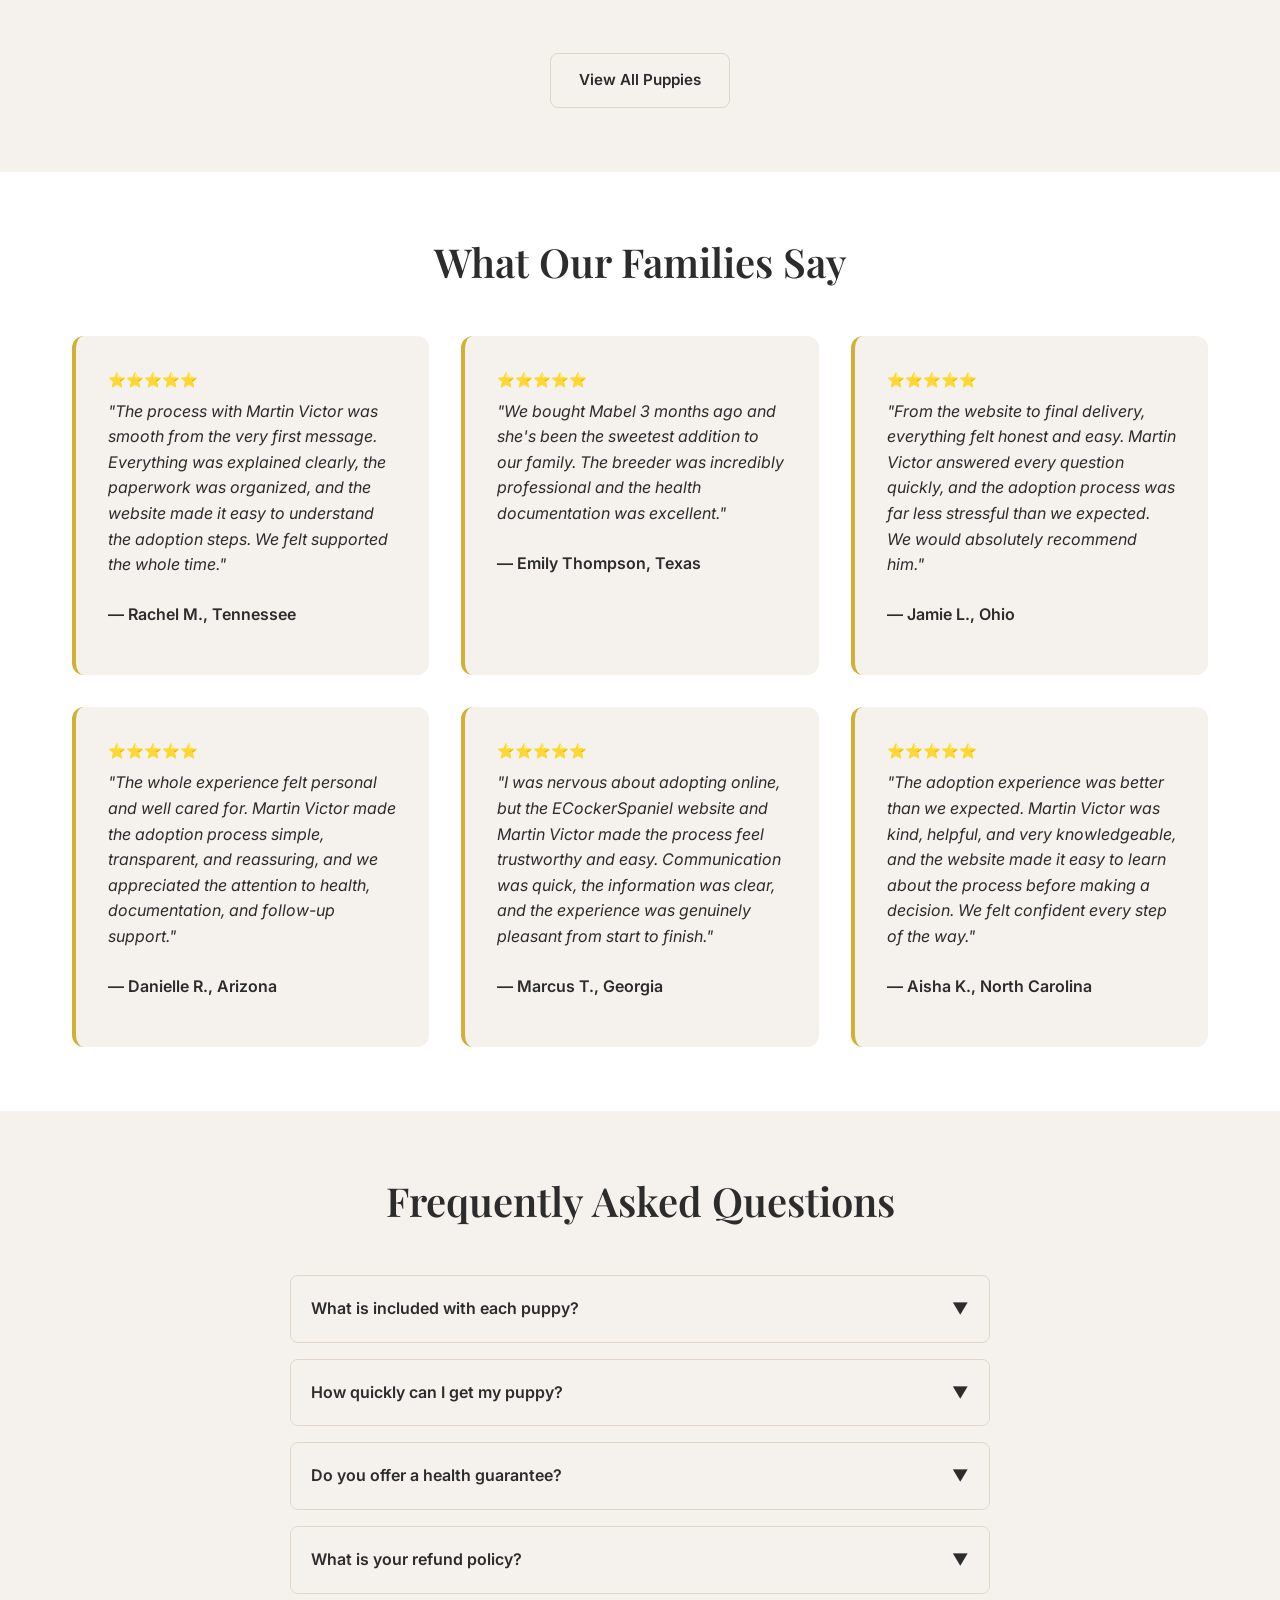
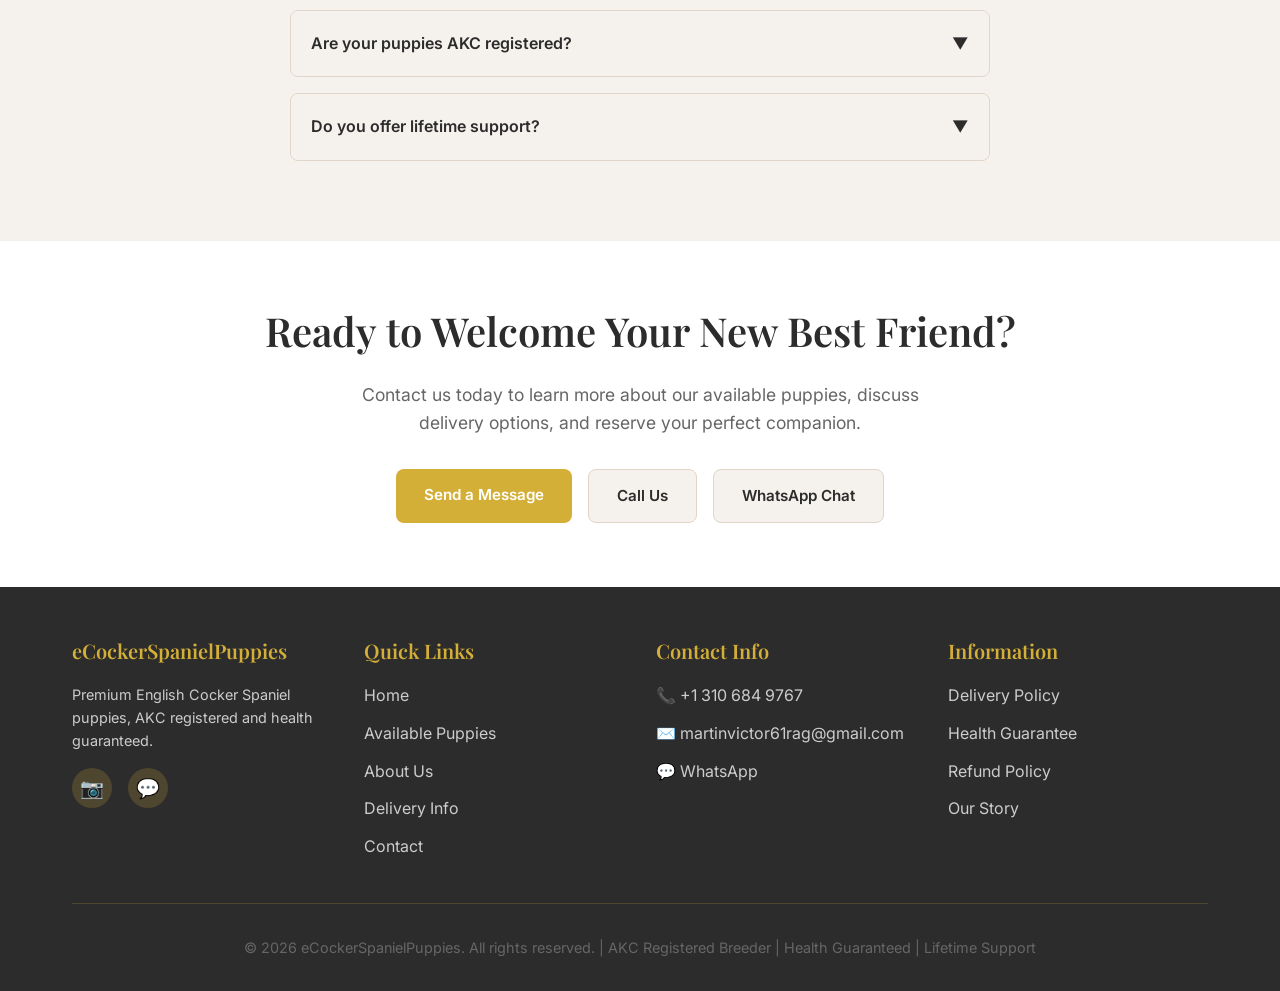
==== commit 6f89d77b: "Update puppy profiles: add tags (Potty Trained, Super Friendly, Health Guarantee, Microchipped), set" ====
--- a/index.html
+++ b/index.html
@@ -184,7 +184,7 @@
 
       <div class="testimonial-card slide-in">
         <div class="stars">⭐⭐⭐⭐⭐</div>
-        <p class="testimonial-text">"We adopted Archie 3 months ago and he's been the sweetest boy. The breeder was incredibly professional and the health documentation was excellent."</p>
+        <p class="testimonial-text">"We bought Mabel 3 months ago and she's been the sweetest addition to our family. The breeder was incredibly professional and the health documentation was excellent."</p>
         <p class="testimonial-author">— Emily Thompson, Texas</p>
       </div>
 
@@ -411,6 +411,26 @@
     'https://api.github.com/repos/gmeme5657-wq/ecockerspanielpuppies/contents/data/puppies?ref=main'
   ];
 
+  function getPuppyStatus(puppy) {
+    if (puppy && puppy.status) return puppy.status;
+    if (puppy && Array.isArray(puppy.tags) && puppy.tags.includes('Sold')) return 'Sold';
+    return puppy && puppy.available === false ? 'Sold' : 'Available';
+  }
+
+  function getTagsForDisplay(puppy) {
+    if (Array.isArray(puppy.tags) && puppy.tags.length > 0) {
+      return puppy.tags;
+    }
+
+    const tags = [];
+    if (puppy.family_raised) tags.push('Family Raised');
+    if (puppy.potty_trained) tags.push('Potty Trained');
+    if (puppy.crate_trained) tags.push('Crate Trained');
+    if (puppy.health_insurance) tags.push('Health Insurance');
+    if (getPuppyStatus(puppy) === 'Sold') tags.push('Sold');
+    return tags;
+  }
+
   async function fetchPuppiesFromSource(sourceUrls, sourceType) {
     for (const sourceUrl of sourceUrls) {
       try {
@@ -435,7 +455,8 @@
             const puppyResponse = await fetch(file.download_url, { cache: 'no-store' });
             if (!puppyResponse.ok) continue;
             const puppyData = await puppyResponse.json();
-            if (puppyData && (puppyData.status === 'Available' || puppyData.status === 'Reserved')) {
+            if (puppyData) {
+              puppyData.status = getPuppyStatus(puppyData);
               puppiesData.push(puppyData);
             }
           } catch (error) {
@@ -455,30 +476,54 @@
 
   const localPuppies = await fetchPuppiesFromSource(localCandidates, 'local');
   if (Array.isArray(localPuppies) && localPuppies.length > 0) {
-    const puppies = localPuppies.filter(puppy => puppy && (puppy.status === 'Available' || puppy.status === 'Reserved'));
+    const puppies = localPuppies.filter(Boolean).map(puppy => ({
+      ...puppy,
+      status: getPuppyStatus(puppy),
+      tags: getTagsForDisplay(puppy)
+    }));
+
     if (puppies.length === 0) {
       container.innerHTML = '<p style="text-align: center; grid-column: 1 / -1;">No puppies available at the moment.</p>';
       return;
     }
 
     for (const puppy of puppies) {
-      const photo = puppy.photo || puppy.image || 'images/og-image.jpg';
-      container.innerHTML += `
-        <div class="puppy-card">
-          <img src="${photo}" alt="${puppy.name}" style="width: 100%; height: 250px; object-fit: cover; border-radius: 8px 8px 0 0;">
-          <div style="padding: 1rem;">
-            <h3 style="margin: 0.5rem 0;">${puppy.name} - $${puppy.price}</h3>
-            <p style="margin: 0.25rem 0; font-size: 0.9rem;">${puppy.age} | ${puppy.gender} | <span style="color: ${puppy.status === 'Available' ? '#27ae60' : '#e74c3c'}; font-weight: bold;">${puppy.status}</span></p>
-            <p style="margin: 0.5rem 0; font-size: 0.9rem; color: #666;">${puppy.description}</p>
-            <div style="margin-top: 0.75rem; padding-top: 0.75rem; border-top: 1px solid #e0e0e0; font-size: 0.85rem;">
-              ${puppy.family_raised ? '✓ Family Raised' : ''} 
-              ${puppy.potty_trained ? '✓ Potty Trained' : ''} 
-              ${puppy.crate_trained ? '✓ Crate Trained' : ''} 
-              ${puppy.health_insurance ? '✓ Health Insurance' : ''}
-            </div>
-          </div>
+      const galleryImages = (puppy.gallery || [puppy.photo || puppy.image || 'images/og-image.jpg']).join(',');
+      const isSold = puppy.status === 'Sold' || puppy.available === false || (Array.isArray(puppy.tags) && puppy.tags.includes('Sold'));
+      const tagsHTML = (puppy.tags || [])
+        .map(tag => `<span class="tag ${tag === 'Vet Checked' ? 'premium' : ''} ${tag === 'Sold' ? 'sold' : ''}">${tag}</span>`)
+        .join('');
+
+      const puppyCard = document.createElement('div');
+      puppyCard.className = 'puppy-card slide-in';
+      puppyCard.dataset.images = galleryImages;
+      puppyCard.innerHTML = `
+        <div class="puppy-image-container">
+          <img src="${puppy.photo || puppy.image || 'images/og-image.jpg'}" alt="${puppy.name} - ${puppy.gender} Cocker Spaniel" class="puppy-image">
+          <div class="gallery-nav">
+            <button class="gallery-btn gallery-prev">❮</button>
+            <button class="gallery-btn gallery-next">❯</button>
+          </div>
+          <div class="image-nav"></div>
+        </div>
+        <div class="puppy-info">
+          <div class="status-pill ${isSold ? 'sold' : 'available'}">${isSold ? 'Sold' : 'available'}</div>
+          <div class="puppy-header">
+            <div class="puppy-name">${puppy.name}</div>
+            <div class="puppy-price">$${puppy.price}</div>
+          </div>
+          <div class="puppy-details">
+            <div class="puppy-detail"><strong>Age:</strong> ${puppy.age}</div>
+            <div class="puppy-detail"><strong>Gender:</strong> ${puppy.gender}</div>
+          </div>
+          <div class="puppy-tags">${tagsHTML}</div>
         </div>
       `;
+
+      container.appendChild(puppyCard);
+      if (typeof ImageGallery === 'function') {
+        new ImageGallery(puppyCard);
+      }
     }
     return;
   }
@@ -486,23 +531,42 @@
   const githubPuppies = await fetchPuppiesFromSource(githubCandidates, 'github');
   if (githubPuppies && githubPuppies.length > 0) {
     for (const puppy of githubPuppies) {
-      const photo = puppy.photo || puppy.image || 'images/og-image.jpg';
-      container.innerHTML += `
-        <div class="puppy-card">
-          <img src="${photo}" alt="${puppy.name}" style="width: 100%; height: 250px; object-fit: cover; border-radius: 8px 8px 0 0;">
-          <div style="padding: 1rem;">
-            <h3 style="margin: 0.5rem 0;">${puppy.name} - $${puppy.price}</h3>
-            <p style="margin: 0.25rem 0; font-size: 0.9rem;">${puppy.age} | ${puppy.gender} | <span style="color: ${puppy.status === 'Available' ? '#27ae60' : '#e74c3c'}; font-weight: bold;">${puppy.status}</span></p>
-            <p style="margin: 0.5rem 0; font-size: 0.9rem; color: #666;">${puppy.description}</p>
-            <div style="margin-top: 0.75rem; padding-top: 0.75rem; border-top: 1px solid #e0e0e0; font-size: 0.85rem;">
-              ${puppy.family_raised ? '✓ Family Raised' : ''} 
-              ${puppy.potty_trained ? '✓ Potty Trained' : ''} 
-              ${puppy.crate_trained ? '✓ Crate Trained' : ''} 
-              ${puppy.health_insurance ? '✓ Health Insurance' : ''}
-            </div>
-          </div>
+      const galleryImages = (puppy.gallery || [puppy.photo || puppy.image || 'images/og-image.jpg']).join(',');
+      const isSold = puppy.status === 'Sold' || puppy.available === false || (Array.isArray(puppy.tags) && puppy.tags.includes('Sold'));
+      const tagsHTML = (puppy.tags || [])
+        .map(tag => `<span class="tag ${tag === 'Vet Checked' ? 'premium' : ''} ${tag === 'Sold' ? 'sold' : ''}">${tag}</span>`)
+        .join('');
+
+      const puppyCard = document.createElement('div');
+      puppyCard.className = 'puppy-card slide-in';
+      puppyCard.dataset.images = galleryImages;
+      puppyCard.innerHTML = `
+        <div class="puppy-image-container">
+          <img src="${puppy.photo || puppy.image || 'images/og-image.jpg'}" alt="${puppy.name} - ${puppy.gender} Cocker Spaniel" class="puppy-image">
+          <div class="gallery-nav">
+            <button class="gallery-btn gallery-prev">❮</button>
+            <button class="gallery-btn gallery-next">❯</button>
+          </div>
+          <div class="image-nav"></div>
+        </div>
+        <div class="puppy-info">
+          <div class="status-pill ${isSold ? 'sold' : 'available'}">${isSold ? 'Sold' : 'available'}</div>
+          <div class="puppy-header">
+            <div class="puppy-name">${puppy.name}</div>
+            <div class="puppy-price">$${puppy.price}</div>
+          </div>
+          <div class="puppy-details">
+            <div class="puppy-detail"><strong>Age:</strong> ${puppy.age}</div>
+            <div class="puppy-detail"><strong>Gender:</strong> ${puppy.gender}</div>
+          </div>
+          <div class="puppy-tags">${tagsHTML}</div>
         </div>
       `;
+
+      container.appendChild(puppyCard);
+      if (typeof ImageGallery === 'function') {
+        new ImageGallery(puppyCard);
+      }
     }
     return;
   }
--- a/css/style.css
+++ b/css/style.css
@@ -549,15 +549,19 @@
 .puppy-image-container {
   position: relative;
   width: 100%;
-  height: 300px;
+  height: 340px;
   background-color: var(--primary-beige);
   overflow: hidden;
+  display: flex;
+  align-items: center;
+  justify-content: center;
 }
 
 .puppy-image {
   width: 100%;
   height: 100%;
-  object-fit: cover;
+  object-fit: contain;
+  object-position: center;
   transition: transform 0.3s ease;
 }
 
@@ -628,6 +632,30 @@
 
 .puppy-info {
   padding: 1.5rem;
+}
+
+.status-pill {
+  display: flex;
+  align-items: center;
+  justify-content: center;
+  width: 100%;
+  min-height: 72px;
+  border-radius: 16px;
+  font-size: clamp(1.2rem, 2vw, 2rem);
+  font-weight: 700;
+  letter-spacing: 0.02em;
+  margin-bottom: 1.25rem;
+  transition: all 0.3s ease;
+}
+
+.status-pill.available {
+  background: rgba(212, 175, 55, 0.82);
+  color: #fff;
+}
+
+.status-pill.sold {
+  background: rgba(217, 83, 79, 0.88);
+  color: #fff;
 }
 
 .puppy-header {
